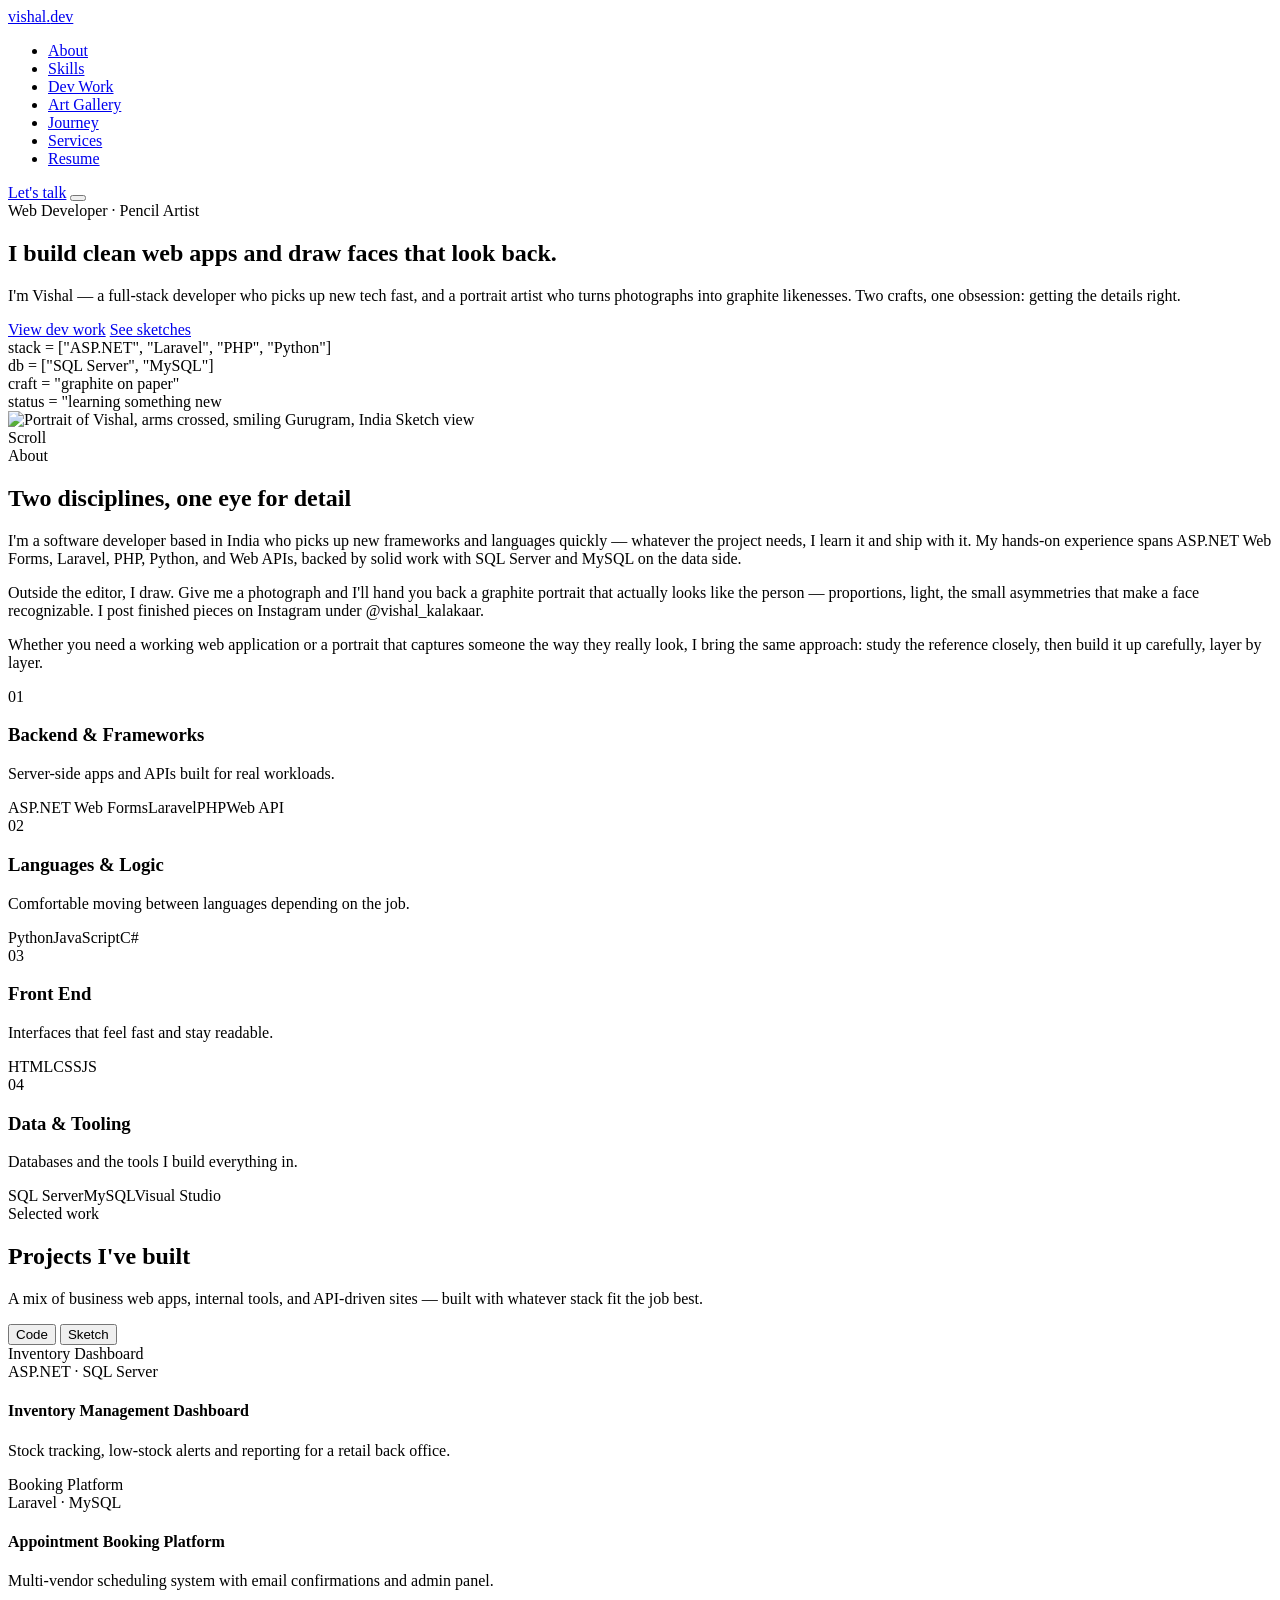
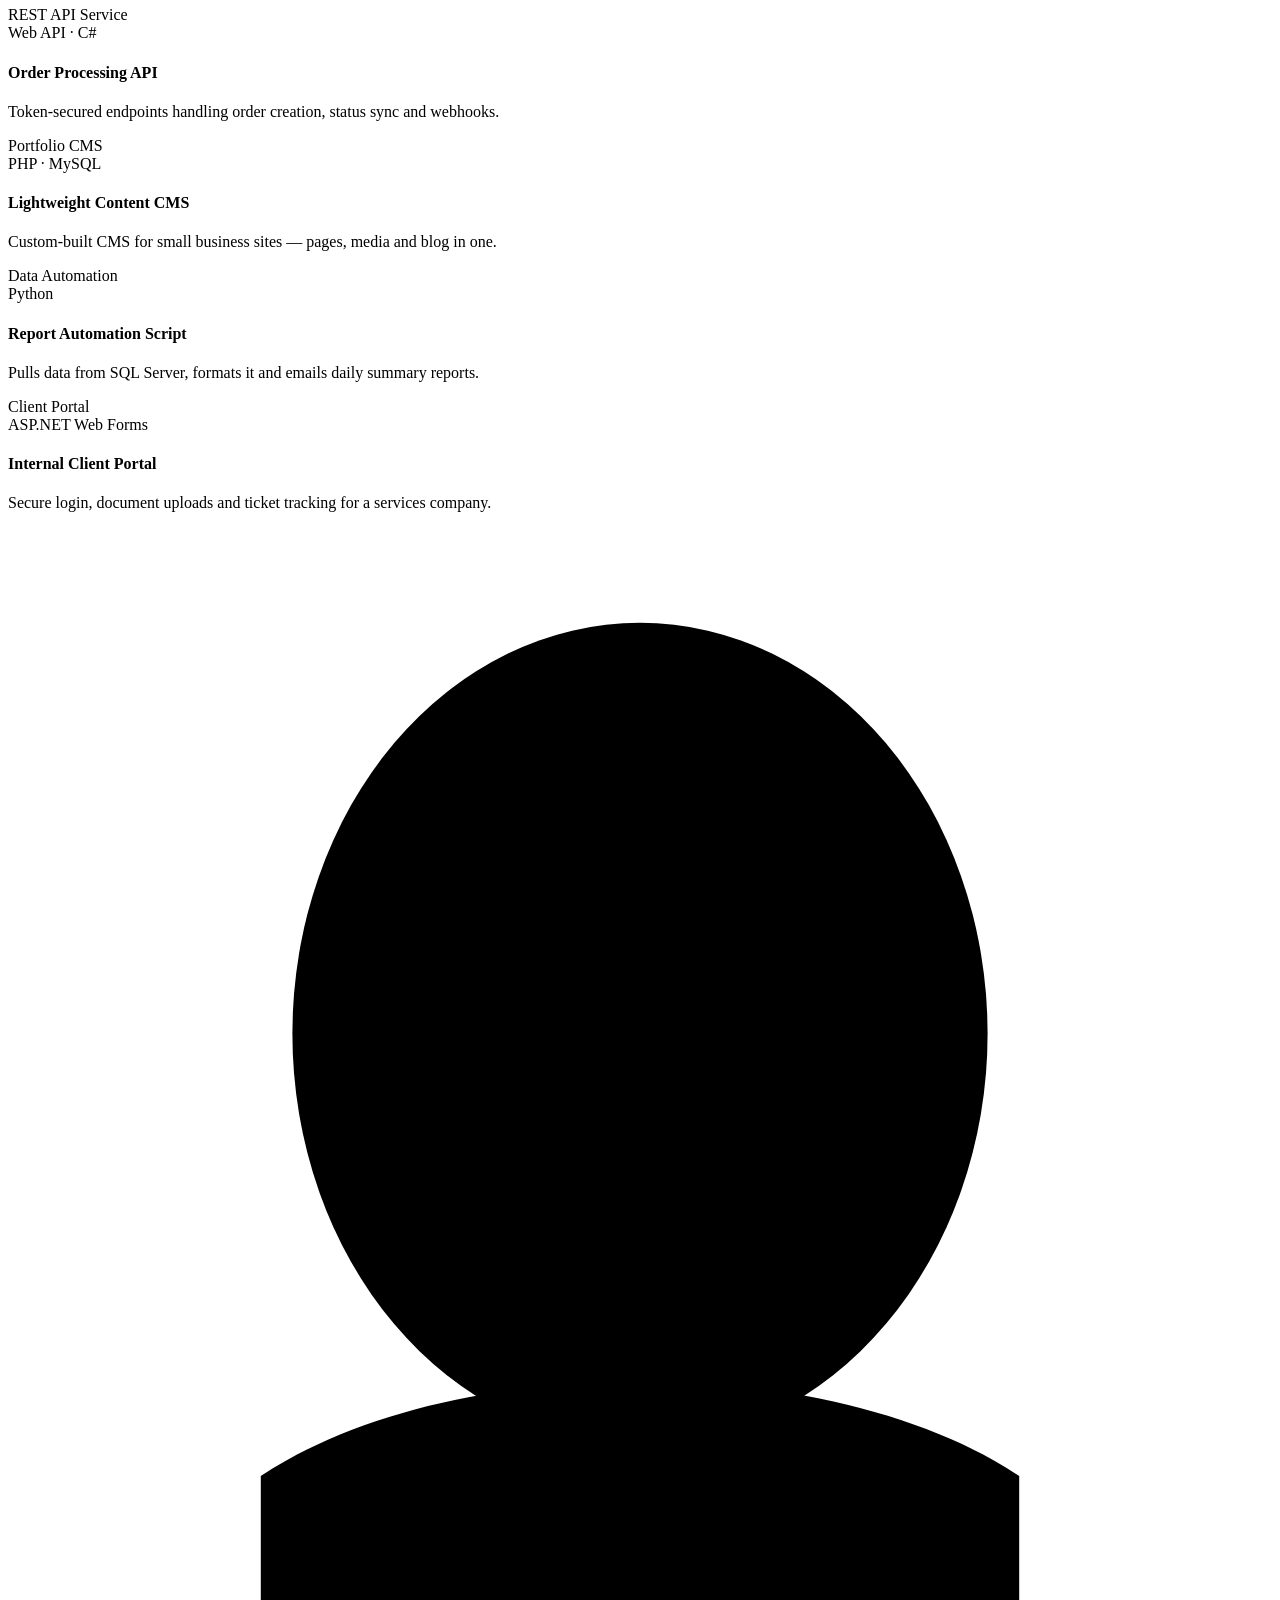
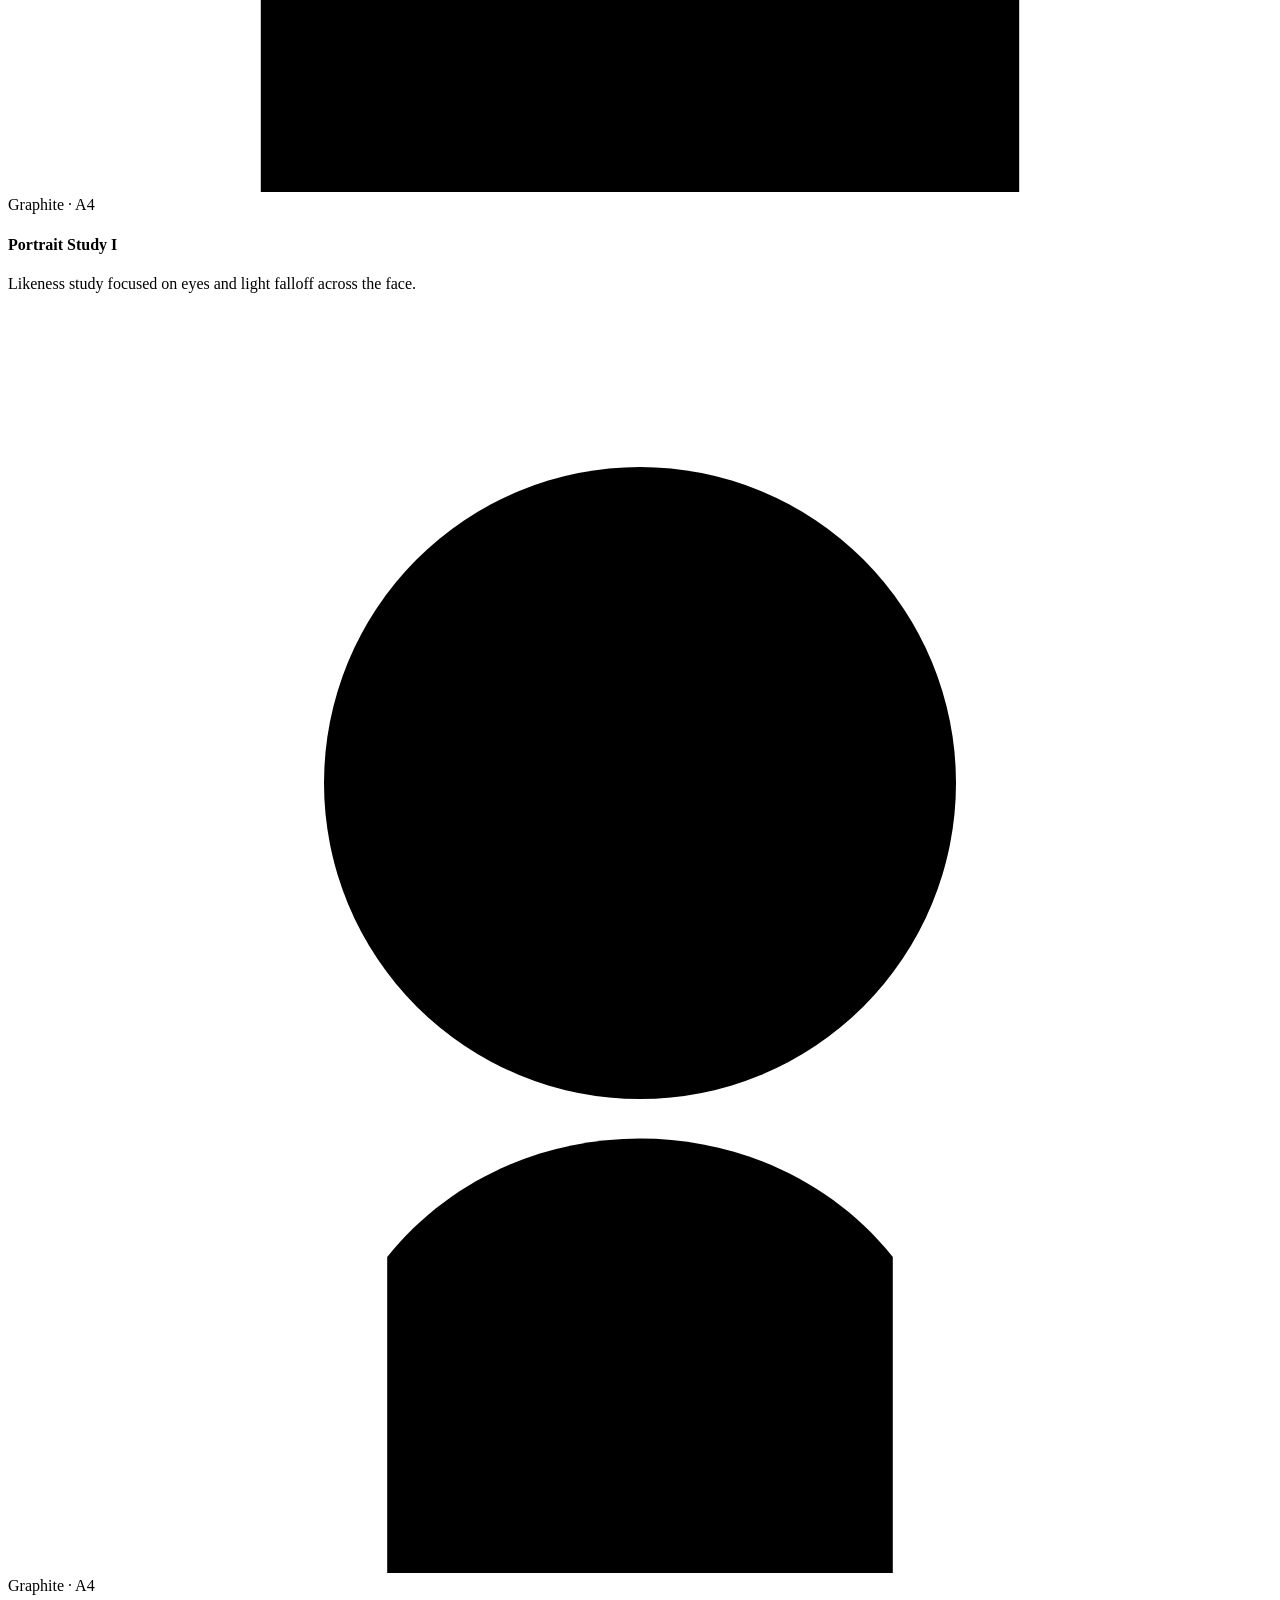
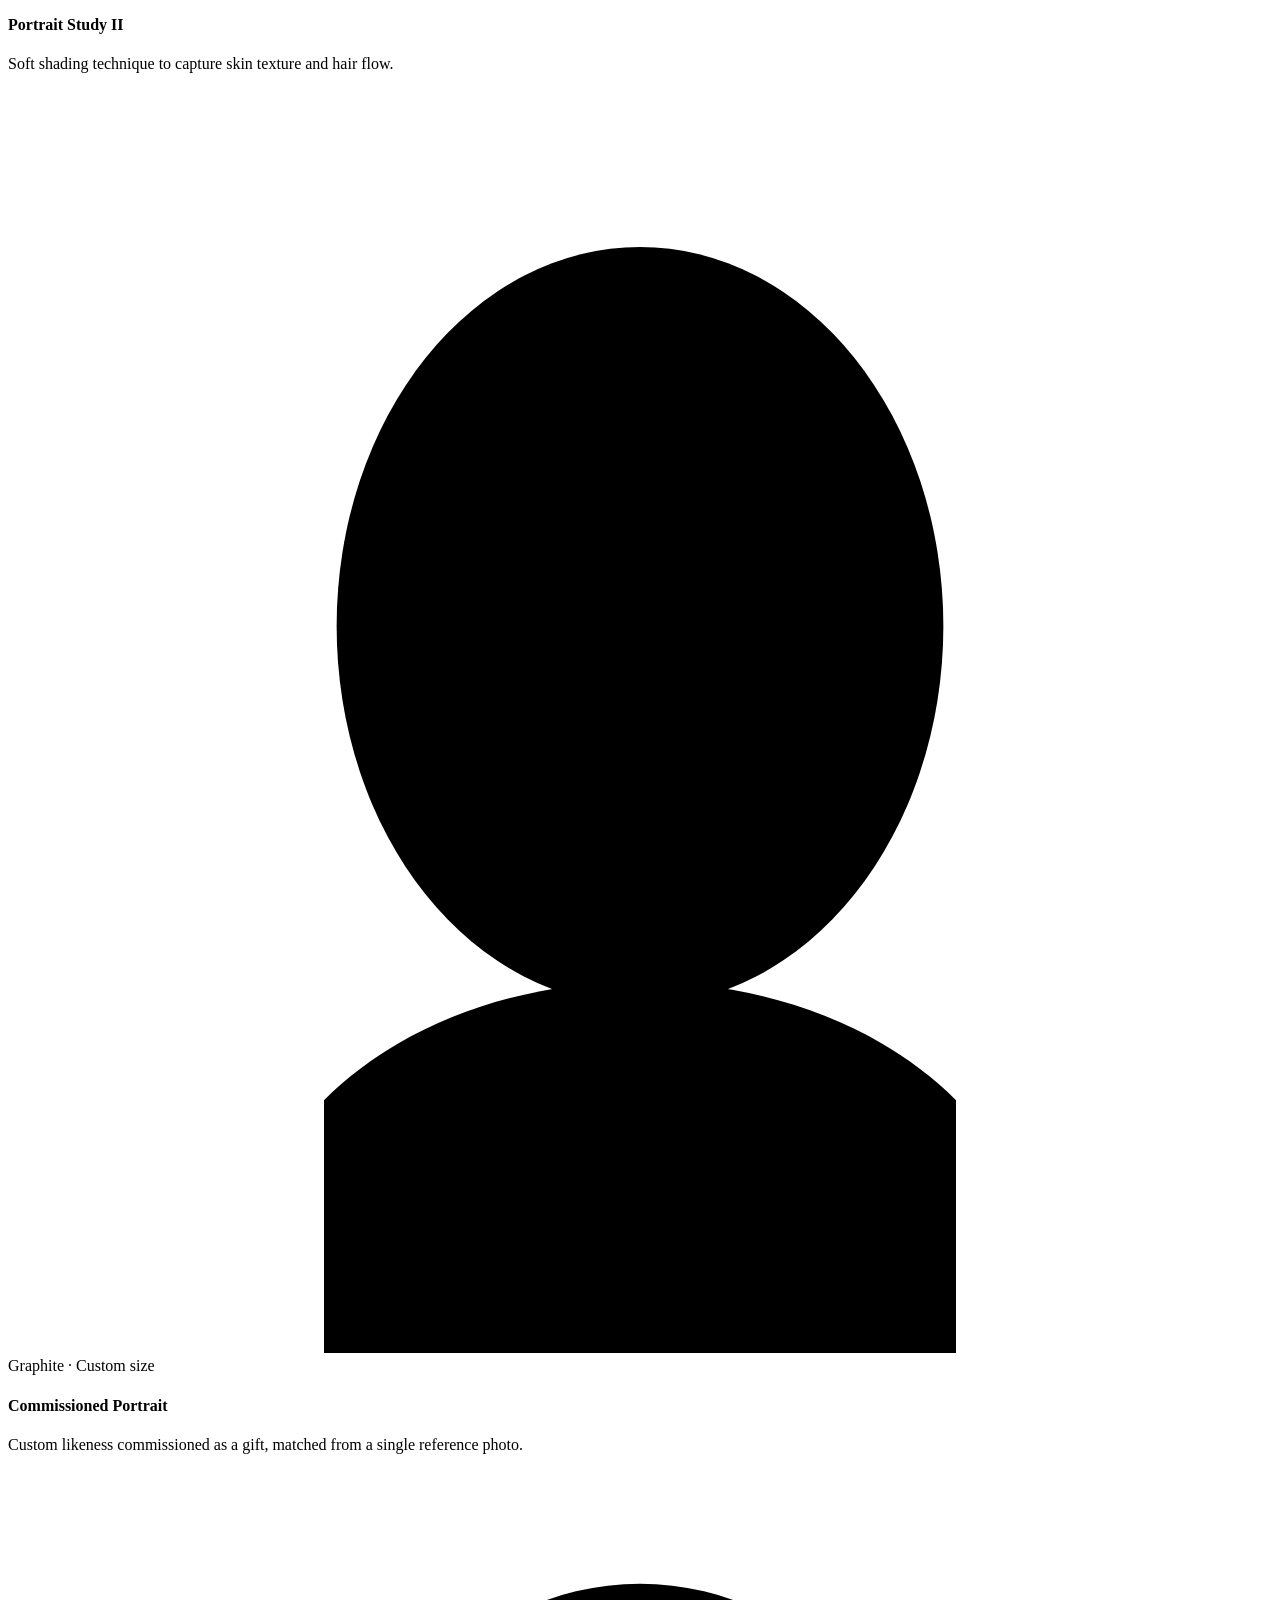
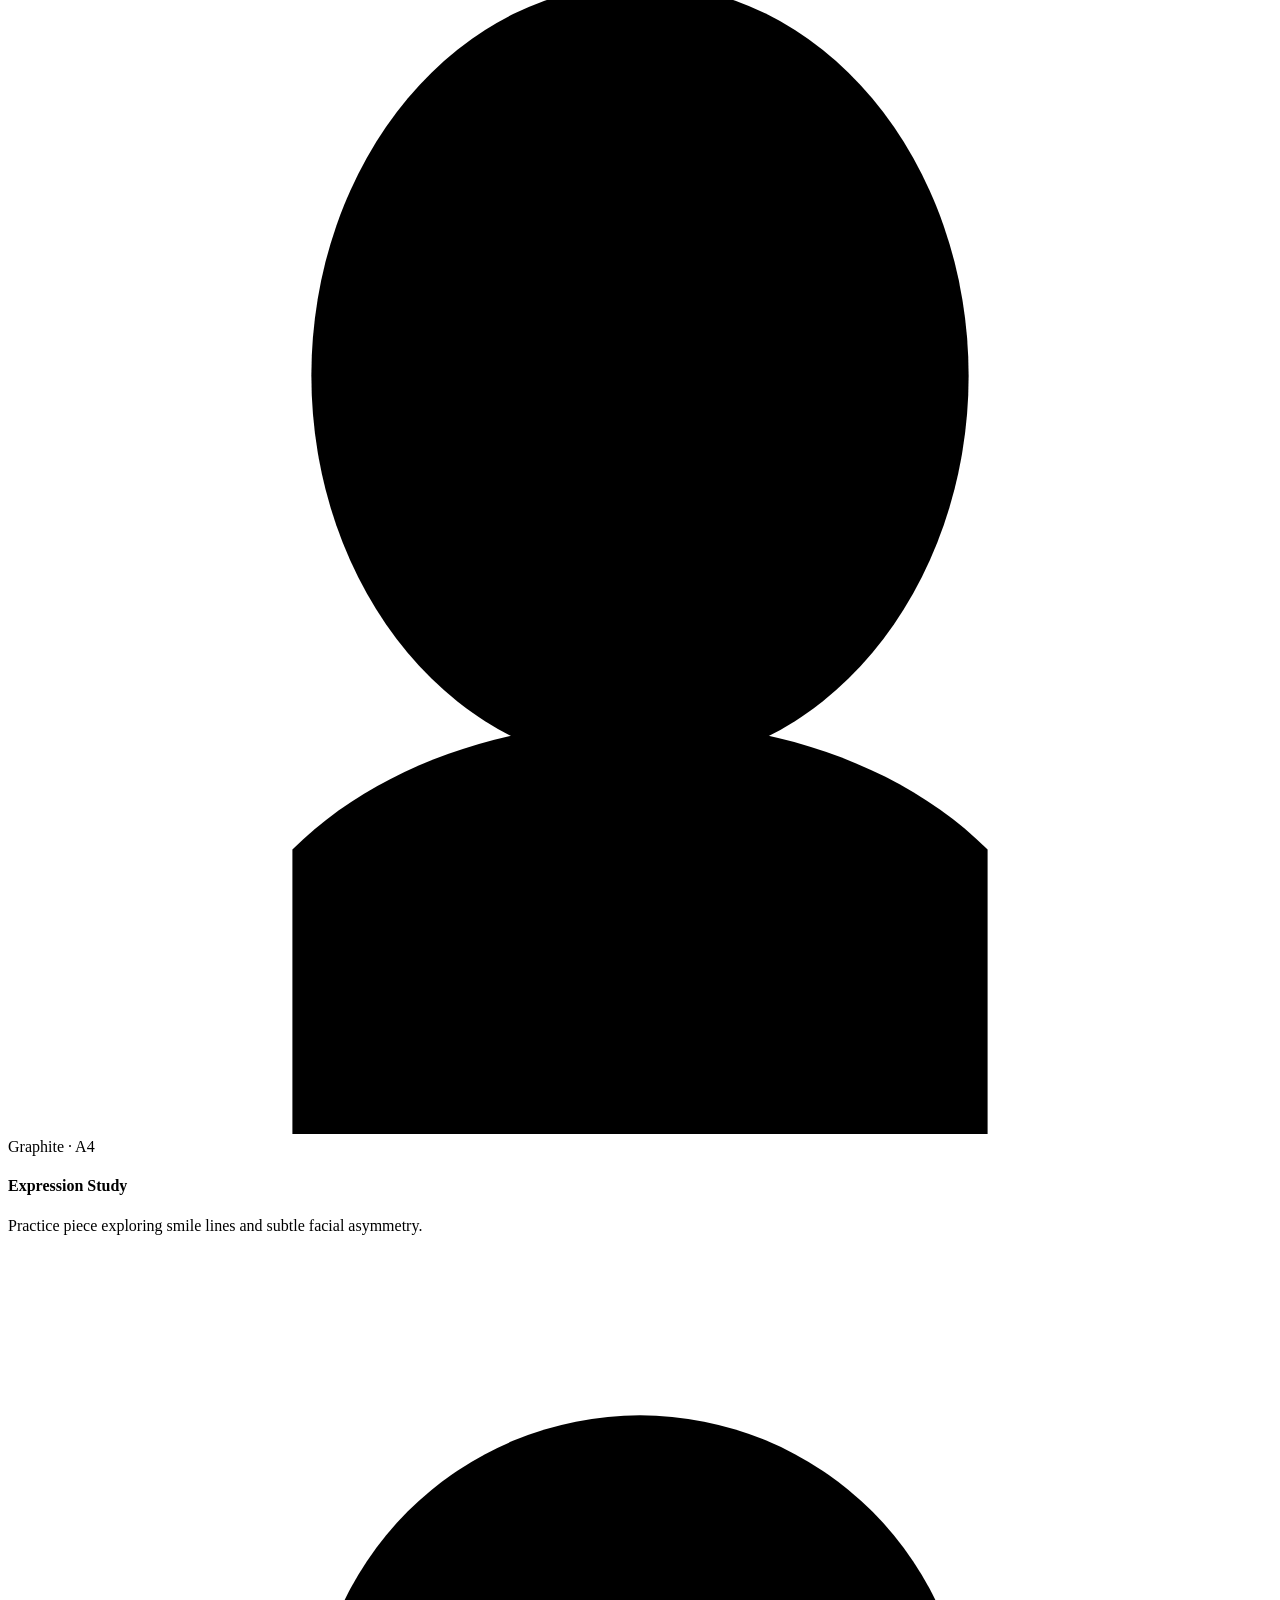
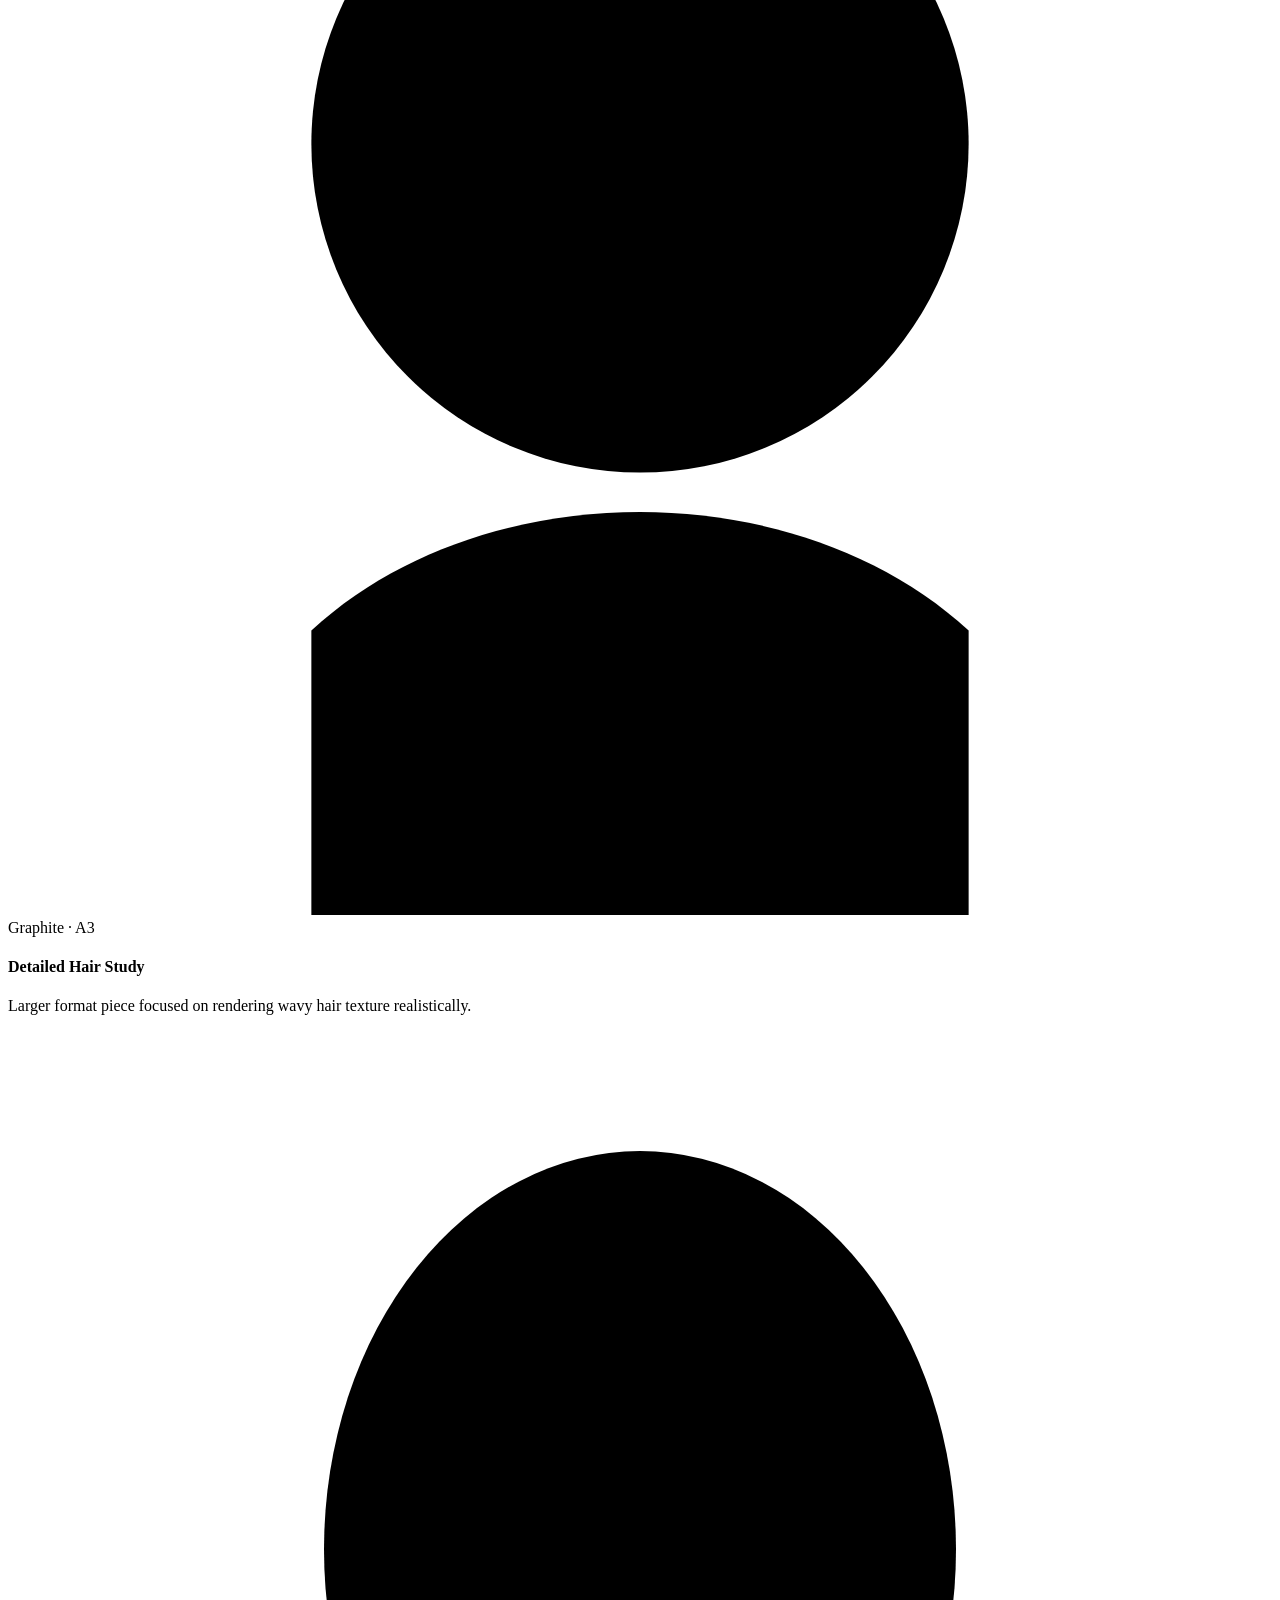
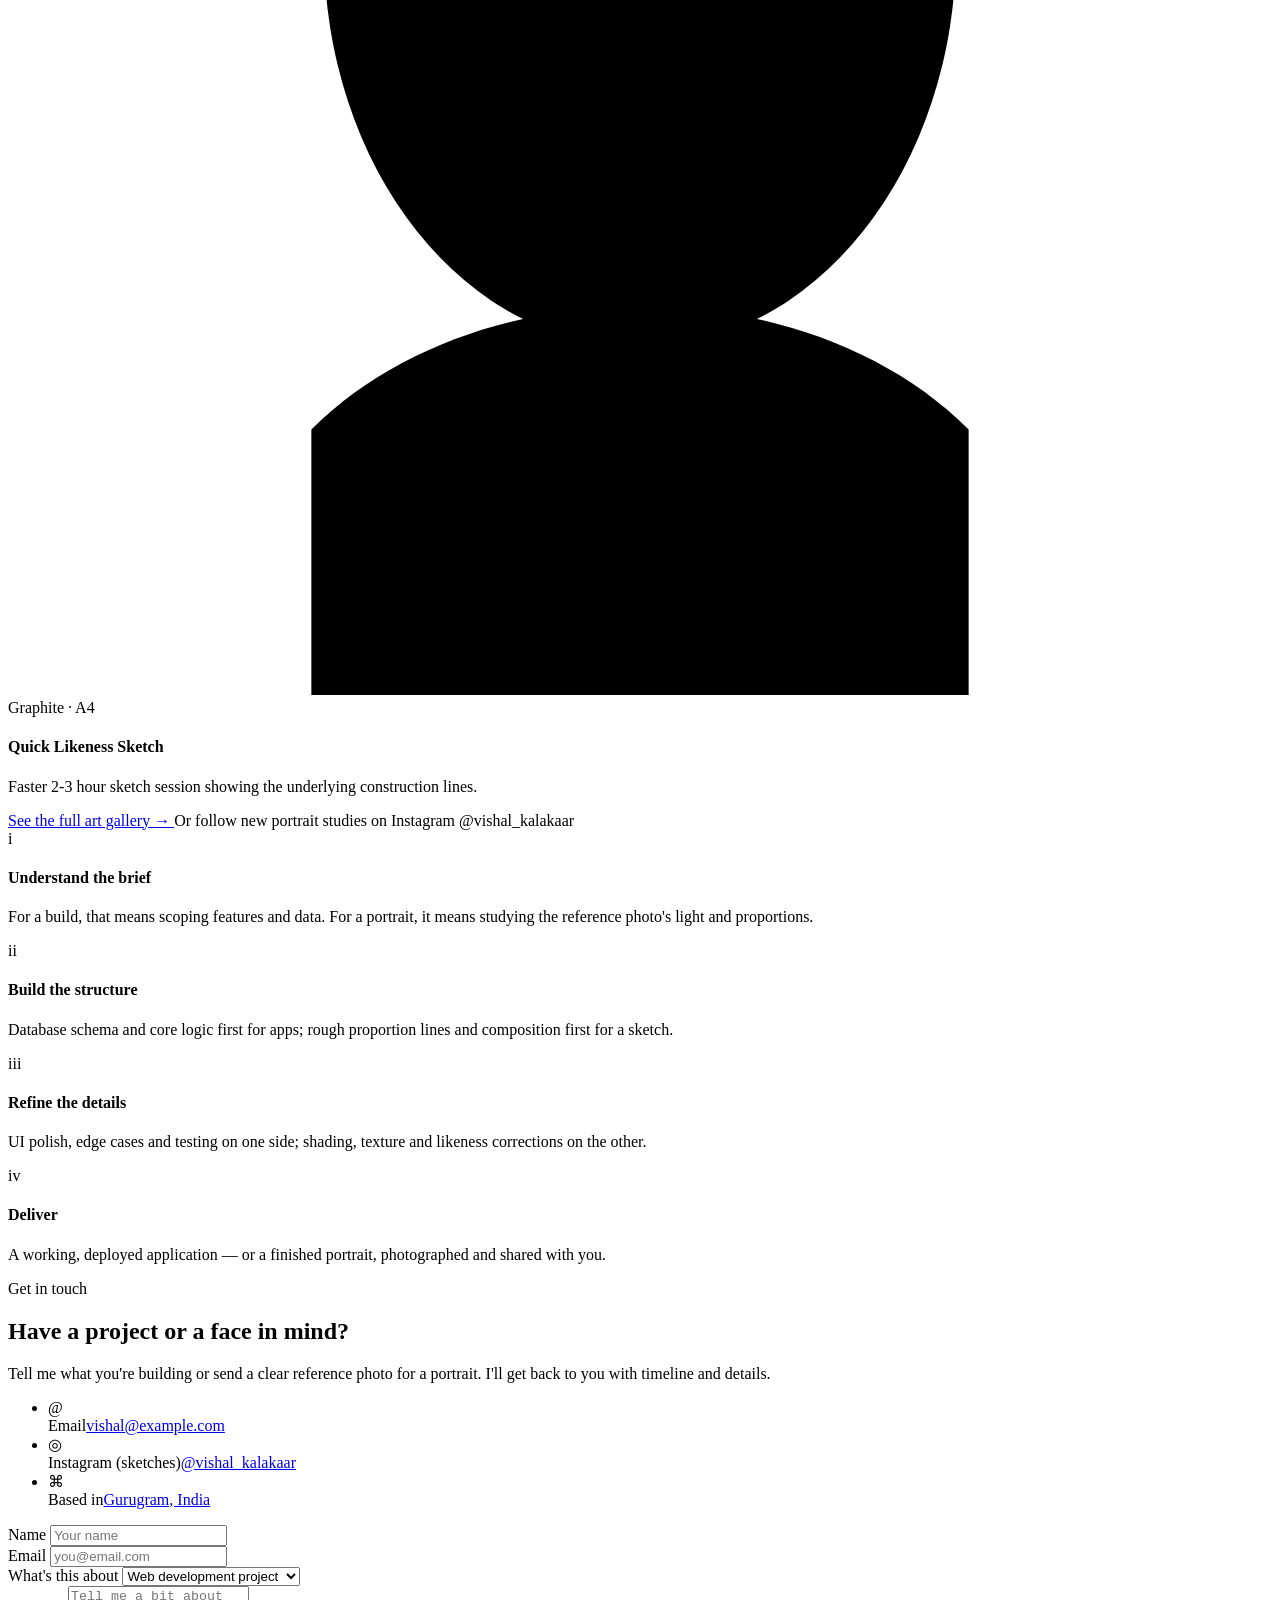
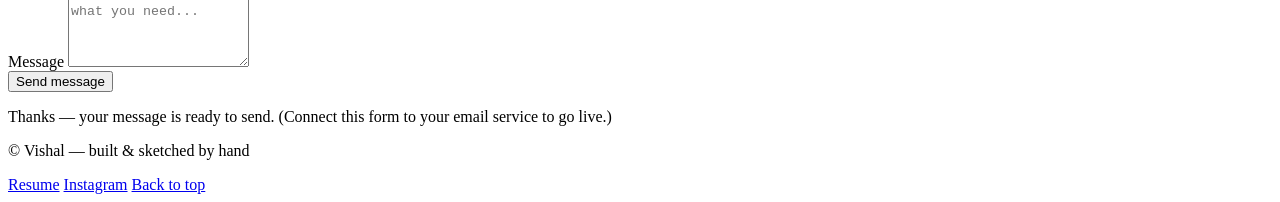
==== index.html @ 3bb5be48 "add" ====
<!DOCTYPE html>
<html lang="en">
<head>
<meta charset="UTF-8">
<meta name="viewport" content="width=device-width, initial-scale=1.0">
<title>Vishal — Developer &amp; Pencil Artist</title>
<link rel="preconnect" href="https://fonts.googleapis.com">
<link rel="preconnect" href="https://fonts.gstatic.com" crossorigin>
<link href="https://fonts.googleapis.com/css2?family=Space+Grotesk:wght@400;500;600;700&family=Inter:wght@300;400;500;600&family=Caveat:wght@500;600;700&display=swap" rel="stylesheet">
<link rel="stylesheet" href="css/style.css">
</head>
<body>

<div class="grain"></div>

<!-- ===== NAV ===== -->
<header>
  <nav>
    <a href="index.html" class="logo">vishal<span class="dot">.</span>dev</a>
    <ul class="nav-links" id="navLinks">
      <li><a href="index.html#about">About</a></li>
      <li><a href="skills.html">Skills</a></li>
      <li><a href="dev-portfolio.html">Dev Work</a></li>
      <li><a href="art-gallery.html">Art Gallery</a></li>
      <li><a href="journey.html">Journey</a></li>
      <li><a href="services.html">Services</a></li>
      <li><a href="resume.html">Resume</a></li>
    </ul>
    <a href="index.html#contact" class="nav-cta">Let's talk</a>
    <button class="burger" id="burger" aria-label="Toggle menu"><span></span><span></span><span></span></button>
  </nav>
</header>

<!-- ===== HERO ===== -->

<section class="hero" id="top">
  <div class="wrap">
    <div class="hero-copy">
      <div class="eyebrow">Web Developer · Pencil Artist</div>
      <h1>
        I build clean web apps
        <span class="line2">and draw faces <span class="script">that look back.</span></span>
      </h1>
      <p class="lead">
        I'm Vishal — a full-stack developer who picks up new tech fast, and a portrait
        artist who turns photographs into graphite likenesses. Two crafts, one obsession:
        getting the details right.
      </p>
      <div class="hero-cta">
        <a href="#work" class="btn btn-primary">View dev work</a>
        <a href="art-gallery.html" class="btn btn-ghost">See sketches</a>
      </div>
      <div class="term-card">
        <div class="term-dots"><span></span><span></span><span></span></div>
        <div class="line"><span class="key">stack</span> = [<span class="str">"ASP.NET"</span>, <span class="str">"Laravel"</span>, <span class="str">"PHP"</span>, <span class="str">"Python"</span>]</div>
        <div class="line"><span class="key">db</span> = [<span class="str">"SQL Server"</span>, <span class="str">"MySQL"</span>]</div>
        <div class="line"><span class="key">craft</span> = <span class="str">"graphite on paper"</span></div>
        <div class="line"><span class="key">status</span> = <span class="str">"learning something new</span><span class="cursor"></span></div>
      </div>
    </div>
    <div class="hero-art" id="heroArt">
      <img class="photo" src="images/hero.png" alt="Portrait of Vishal, arms crossed, smiling">
      <!-- <div class="sketch-overlay">
        <svg viewBox="0 0 500 625" preserveAspectRatio="xMidYMid slice" aria-hidden="true">
          <rect class="paper" x="0" y="0" width="500" height="625"/>
          <path d="M120 90 C 150 40, 280 30, 330 80 C 370 120, 365 170, 350 210"/>
          <path d="M150 130 C 200 110, 280 110, 320 145"/>
          <path d="M170 230 C 220 280, 290 285, 340 240"/>
          <path d="M100 360 C 180 330, 320 330, 400 365"/>
          <path d="M90 420 C 200 470, 320 470, 420 425"/>
          <path d="M150 480 L 350 480"/>
          <path d="M100 540 C 200 600, 320 600, 410 540"/>
          <path d="M250 60 L 250 250" stroke-dasharray="2 6"/>
          <path d="M200 200 C 210 220, 230 225, 245 215"/>
          <path d="M300 200 C 310 220, 330 225, 345 215"/>
          <path d="M230 250 C 245 270, 270 270, 285 252"/>
          <path d="M40 380 C 70 360, 120 358, 150 380"/>
          <path d="M350 380 C 380 360, 430 358, 460 380"/>
          <path d="M60 200 C 80 150, 120 110, 170 95"/>
          <path d="M330 95 C 380 115, 410 160, 425 210"/>
        </svg>
      </div> -->
      <span class="frame-tag">Gurugram, India</span>
      <span class="toggle-hint" id="toggleHint">Sketch view</span>
    </div>
  </div>
  <div class="scroll-cue"><span>Scroll</span><span class="stick"></span></div>
</section>

<!-- ===== ABOUT ===== -->
<section class="about" id="about">
  <div class="wrap">
    <div class="about-text reveal">
      <div class="eyebrow">About</div>
      <h2>Two disciplines, one eye for detail</h2>
      <p>
        I'm a software developer based in India who picks up new frameworks and languages
        quickly — whatever the project needs, I learn it and ship with it. My hands-on
        experience spans <span class="highlight">ASP.NET Web Forms, Laravel, PHP, Python,
        and Web APIs</span>, backed by solid work with <span class="highlight-b">SQL Server
        and MySQL</span> on the data side.
      </p>
      <p>
        Outside the editor, I draw. Give me a photograph and I'll hand you back a graphite
        portrait that actually looks like the person — proportions, light, the small
        asymmetries that make a face recognizable. I post finished pieces on Instagram
        under <span class="highlight-b">@vishal_kalakaar</span>.
      </p>
      <p>
        Whether you need a working web application or a portrait that captures someone
        the way they really look, I bring the same approach: study the reference closely,
        then build it up carefully, layer by layer.
      </p>
    </div>
    <div class="skill-grid reveal-stagger" id="skillGrid">
      <div class="skill-card">
        <span class="num">01</span>
        <h3>Backend &amp; Frameworks</h3>
        <p>Server-side apps and APIs built for real workloads.</p>
        <div class="tags"><span>ASP.NET Web Forms</span><span>Laravel</span><span>PHP</span><span>Web API</span></div>
      </div>
      <div class="skill-card">
        <span class="num">02</span>
        <h3>Languages &amp; Logic</h3>
        <p>Comfortable moving between languages depending on the job.</p>
        <div class="tags"><span>Python</span><span>JavaScript</span><span>C#</span></div>
      </div>
      <div class="skill-card">
        <span class="num">03</span>
        <h3>Front End</h3>
        <p>Interfaces that feel fast and stay readable.</p>
        <div class="tags"><span>HTML</span><span>CSS</span><span>JS</span></div>
      </div>
      <div class="skill-card">
        <span class="num">04</span>
        <h3>Data &amp; Tooling</h3>
        <p>Databases and the tools I build everything in.</p>
        <div class="tags"><span>SQL Server</span><span>MySQL</span><span>Visual Studio</span></div>
      </div>
    </div>
  </div>
</section>

<!-- ===== GALLERY (Code / Sketch toggle) ===== -->
<section class="gallery-section" id="work">
  <div class="wrap">
    <div class="sec-head reveal">
      <div>
        <div class="eyebrow">Selected work</div>
        <h2 id="galleryTitle">Projects I've built</h2>
      </div>
      <p id="gallerySub">A mix of business web apps, internal tools, and API-driven sites — built with whatever stack fit the job best.</p>
    </div>

    <div class="mode-switch" id="modeSwitch">
      <div class="pill"></div>
      <button class="active" data-mode="code">Code</button>
      <button data-mode="sketch">Sketch</button>
    </div>

    <div class="gallery-panels">
      <!-- CODE PANEL -->
      <div class="panel active" id="panel-code">
        <div class="gcard">
          <div class="thumb fill-1">Inventory Dashboard</div>
          <div class="overlay">
            <div class="tag">ASP.NET · SQL Server</div>
            <h4>Inventory Management Dashboard</h4>
            <p>Stock tracking, low-stock alerts and reporting for a retail back office.</p>
          </div>
        </div>
        <div class="gcard">
          <div class="thumb fill-2">Booking Platform</div>
          <div class="overlay">
            <div class="tag">Laravel · MySQL</div>
            <h4>Appointment Booking Platform</h4>
            <p>Multi-vendor scheduling system with email confirmations and admin panel.</p>
          </div>
        </div>
        <div class="gcard">
          <div class="thumb fill-3">REST API Service</div>
          <div class="overlay">
            <div class="tag">Web API · C#</div>
            <h4>Order Processing API</h4>
            <p>Token-secured endpoints handling order creation, status sync and webhooks.</p>
          </div>
        </div>
        <div class="gcard">
          <div class="thumb fill-4">Portfolio CMS</div>
          <div class="overlay">
            <div class="tag">PHP · MySQL</div>
            <h4>Lightweight Content CMS</h4>
            <p>Custom-built CMS for small business sites — pages, media and blog in one.</p>
          </div>
        </div>
        <div class="gcard">
          <div class="thumb fill-5">Data Automation</div>
          <div class="overlay">
            <div class="tag">Python</div>
            <h4>Report Automation Script</h4>
            <p>Pulls data from SQL Server, formats it and emails daily summary reports.</p>
          </div>
        </div>
        <div class="gcard">
          <div class="thumb fill-6">Client Portal</div>
          <div class="overlay">
            <div class="tag">ASP.NET Web Forms</div>
            <h4>Internal Client Portal</h4>
            <p>Secure login, document uploads and ticket tracking for a services company.</p>
          </div>
        </div>
      </div>

      <!-- SKETCH PANEL -->
      <div class="panel" id="panel-sketch">
        <div class="gcard sketch">
          <div class="thumb sketch-fill">
            <svg viewBox="0 0 200 200"><ellipse cx="100" cy="80" rx="55" ry="65"/><path d="M55 70 C 60 40 140 40 145 70"/><path d="M70 95 C 85 110 115 110 130 95"/><path d="M40 150 C 70 130 130 130 160 150 L160 200 L40 200 Z"/></svg>
          </div>
          <div class="overlay">
            <div class="tag">Graphite · A4</div>
            <h4>Portrait Study I</h4>
            <p>Likeness study focused on eyes and light falloff across the face.</p>
          </div>
        </div>
        <div class="gcard sketch">
          <div class="thumb sketch-fill">
            <svg viewBox="0 0 200 200"><circle cx="100" cy="75" r="50"/><path d="M55 65 C 70 35 130 35 145 65"/><path d="M75 90 C 90 105 110 105 125 90"/><path d="M60 150 C 80 125 120 125 140 150 L140 200 L60 200 Z"/></svg>
          </div>
          <div class="overlay">
            <div class="tag">Graphite · A4</div>
            <h4>Portrait Study II</h4>
            <p>Soft shading technique to capture skin texture and hair flow.</p>
          </div>
        </div>
        <div class="gcard sketch">
          <div class="thumb sketch-fill">
            <svg viewBox="0 0 200 200"><ellipse cx="100" cy="85" rx="48" ry="60"/><path d="M60 75 C 75 50 125 50 140 75"/><path d="M78 100 C 92 112 108 112 122 100"/><path d="M50 160 C 75 135 125 135 150 160 L150 200 L50 200 Z"/></svg>
          </div>
          <div class="overlay">
            <div class="tag">Graphite · Custom size</div>
            <h4>Commissioned Portrait</h4>
            <p>Custom likeness commissioned as a gift, matched from a single reference photo.</p>
          </div>
        </div>
        <div class="gcard sketch">
          <div class="thumb sketch-fill">
            <svg viewBox="0 0 200 200"><ellipse cx="100" cy="80" rx="52" ry="62"/><path d="M58 68 C 72 42 128 42 142 68"/><path d="M76 95 C 90 108 110 108 124 95"/><path d="M45 155 C 72 128 128 128 155 155 L155 200 L45 200 Z"/></svg>
          </div>
          <div class="overlay">
            <div class="tag">Graphite · A4</div>
            <h4>Expression Study</h4>
            <p>Practice piece exploring smile lines and subtle facial asymmetry.</p>
          </div>
        </div>
        <div class="gcard sketch">
          <div class="thumb sketch-fill">
            <svg viewBox="0 0 200 200"><circle cx="100" cy="78" r="52"/><path d="M52 68 C 68 38 132 38 148 68"/><path d="M70 98 C 88 112 112 112 130 98"/><path d="M48 155 C 75 130 125 130 152 155 L152 200 L48 200 Z"/></svg>
          </div>
          <div class="overlay">
            <div class="tag">Graphite · A3</div>
            <h4>Detailed Hair Study</h4>
            <p>Larger format piece focused on rendering wavy hair texture realistically.</p>
          </div>
        </div>
        <div class="gcard sketch">
          <div class="thumb sketch-fill">
            <svg viewBox="0 0 200 200"><ellipse cx="100" cy="82" rx="50" ry="63"/><path d="M55 70 C 70 42 130 42 145 70"/><path d="M75 98 C 90 110 110 110 125 98"/><path d="M48 158 C 74 132 126 132 152 158 L152 200 L48 200 Z"/></svg>
          </div>
          <div class="overlay">
            <div class="tag">Graphite · A4</div>
            <h4>Quick Likeness Sketch</h4>
            <p>Faster 2-3 hour sketch session showing the underlying construction lines.</p>
          </div>
        </div>
      </div>
    </div>

    <div class="ig-cta reveal">
      <a href="art-gallery.html">
        See the full art gallery →
      </a>
      <span>Or follow new portrait studies on Instagram @vishal_kalakaar</span>
    </div>
  </div>
</section>

<!-- ===== PROCESS ===== -->
<section class="process" id="process">
  <div class="wrap">
    <div class="pstep reveal">
      <span class="pnum">i</span>
      <h4>Understand the brief</h4>
      <p>For a build, that means scoping features and data. For a portrait, it means studying the reference photo's light and proportions.</p>
    </div>
    <div class="pstep reveal">
      <span class="pnum">ii</span>
      <h4>Build the structure</h4>
      <p>Database schema and core logic first for apps; rough proportion lines and composition first for a sketch.</p>
    </div>
    <div class="pstep reveal">
      <span class="pnum">iii</span>
      <h4>Refine the details</h4>
      <p>UI polish, edge cases and testing on one side; shading, texture and likeness corrections on the other.</p>
    </div>
    <div class="pstep reveal">
      <span class="pnum">iv</span>
      <h4>Deliver</h4>
      <p>A working, deployed application — or a finished portrait, photographed and shared with you.</p>
    </div>
  </div>
</section>

<!-- ===== CONTACT ===== -->
<section class="contact" id="contact">
  <div class="wrap">
    <div class="contact-info reveal">
      <div class="eyebrow">Get in touch</div>
      <h2>Have a project or a face in mind?</h2>
      <p>Tell me what you're building or send a clear reference photo for a portrait. I'll get back to you with timeline and details.</p>
      <ul class="clist">
        <li>
          <span class="icn">@</span>
          <div><span class="label">Email</span><a href="mailto:vishal@example.com">vishal@example.com</a></div>
        </li>
        <li>
          <span class="icn">◎</span>
          <div><span class="label">Instagram (sketches)</span><a href="https://www.instagram.com/vishal_kalakaar" target="_blank" rel="noopener">@vishal_kalakaar</a></div>
        </li>
        <li>
          <span class="icn">⌘</span>
          <div><span class="label">Based in</span><a href="#" onclick="return false;">Gurugram, India</a></div>
        </li>
      </ul>
    </div>
    <div class="form-card reveal">
      <form id="contactForm">
        <div class="two-col">
          <div class="field">
            <label for="name">Name</label>
            <input type="text" id="name" name="name" required placeholder="Your name">
          </div>
          <div class="field">
            <label for="email">Email</label>
            <input type="email" id="email" name="email" required placeholder="you@email.com">
          </div>
        </div>
        <div class="field">
          <label for="type">What's this about</label>
          <select id="type" name="type">
            <option>Web development project</option>
            <option>Pencil portrait commission</option>
            <option>Something else</option>
          </select>
        </div>
        <div class="field">
          <label for="message">Message</label>
          <textarea id="message" name="message" rows="5" required placeholder="Tell me a bit about what you need..."></textarea>
        </div>
        <button type="submit" class="submit-btn">Send message</button>
        <p class="form-note" id="formNote">Thanks — your message is ready to send. (Connect this form to your email service to go live.)</p>
      </form>
    </div>
  </div>
</section>

<!-- ===== FOOTER ===== -->
<footer>
  <div class="wrap">
    <p>© <span id="year"></span> Vishal — <span class="fmark">built &amp; sketched by hand</span></p>
    <div class="fsocial">
      <a href="resume.html">Resume</a>
      <a href="https://www.instagram.com/vishal_kalakaar" target="_blank" rel="noopener">Instagram</a>
      <a href="#top">Back to top</a>
    </div>
  </div>
</footer>

<script src="js/main.js"></script>
<script>
  // Hero sketch/photo toggle
  const heroArt = document.getElementById('heroArt');
  const toggleHint = document.getElementById('toggleHint');
  let sketchOn = false;
  function setSketch(on){
    sketchOn = on;
    heroArt.classList.toggle('sketch-active', on);
    toggleHint.textContent = on ? 'Photo view' : 'Sketch view';
  }
  toggleHint.addEventListener('click', () => setSketch(!sketchOn));
  heroArt.addEventListener('mouseenter', () => setSketch(true));
  heroArt.addEventListener('mouseleave', () => setSketch(false));

  // Gallery mode switch
  const modeSwitch = document.getElementById('modeSwitch');
  const panelCode = document.getElementById('panel-code');
  const panelSketch = document.getElementById('panel-sketch');
  const galleryTitle = document.getElementById('galleryTitle');
  const gallerySub = document.getElementById('gallerySub');
  modeSwitch.querySelectorAll('button').forEach(btn => {
    btn.addEventListener('click', () => {
      modeSwitch.querySelectorAll('button').forEach(b => b.classList.remove('active'));
      btn.classList.add('active');
      const mode = btn.dataset.mode;
      modeSwitch.classList.toggle('sketch', mode === 'sketch');
      if(mode === 'sketch'){
        panelCode.classList.remove('active');
        panelSketch.classList.add('active');
        galleryTitle.textContent = 'Pencil portraits';
        gallerySub.textContent = "Graphite studies and commissioned likenesses. Full gallery lives on the Art Gallery page and Instagram @vishal_kalakaar.";
      } else {
        panelSketch.classList.remove('active');
        panelCode.classList.add('active');
        galleryTitle.textContent = "Projects I've built";
        gallerySub.textContent = "A mix of business web apps, internal tools, and API-driven sites — built with whatever stack fit the job best.";
      }
    });
  });

  // Contact form (front-end only)
  const form = document.getElementById('contactForm');
  const formNote = document.getElementById('formNote');
  form.addEventListener('submit', (e) => {
    e.preventDefault();
    formNote.classList.add('show');
    form.querySelector('.submit-btn').textContent = 'Message ready ✓';
    setTimeout(() => { form.querySelector('.submit-btn').textContent = 'Send message'; }, 2400);
  });
</script>

</body>
</html>
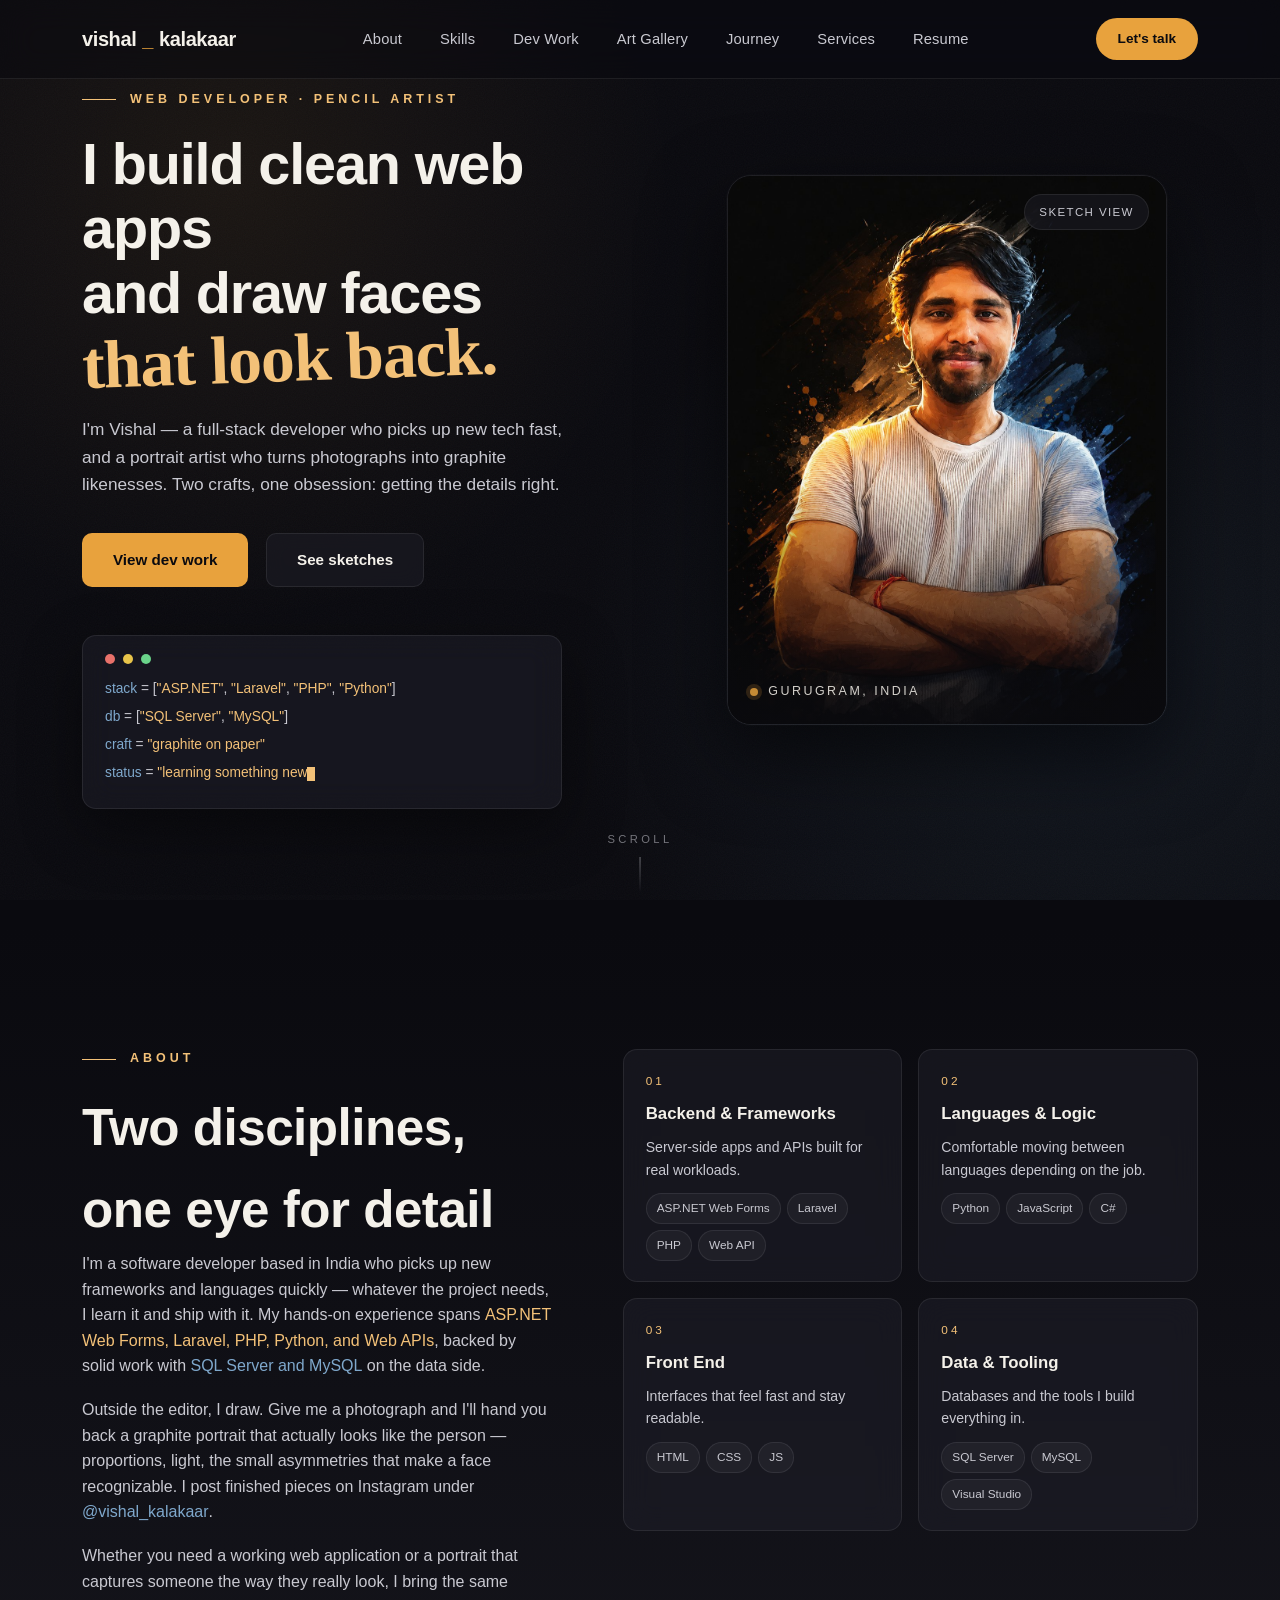
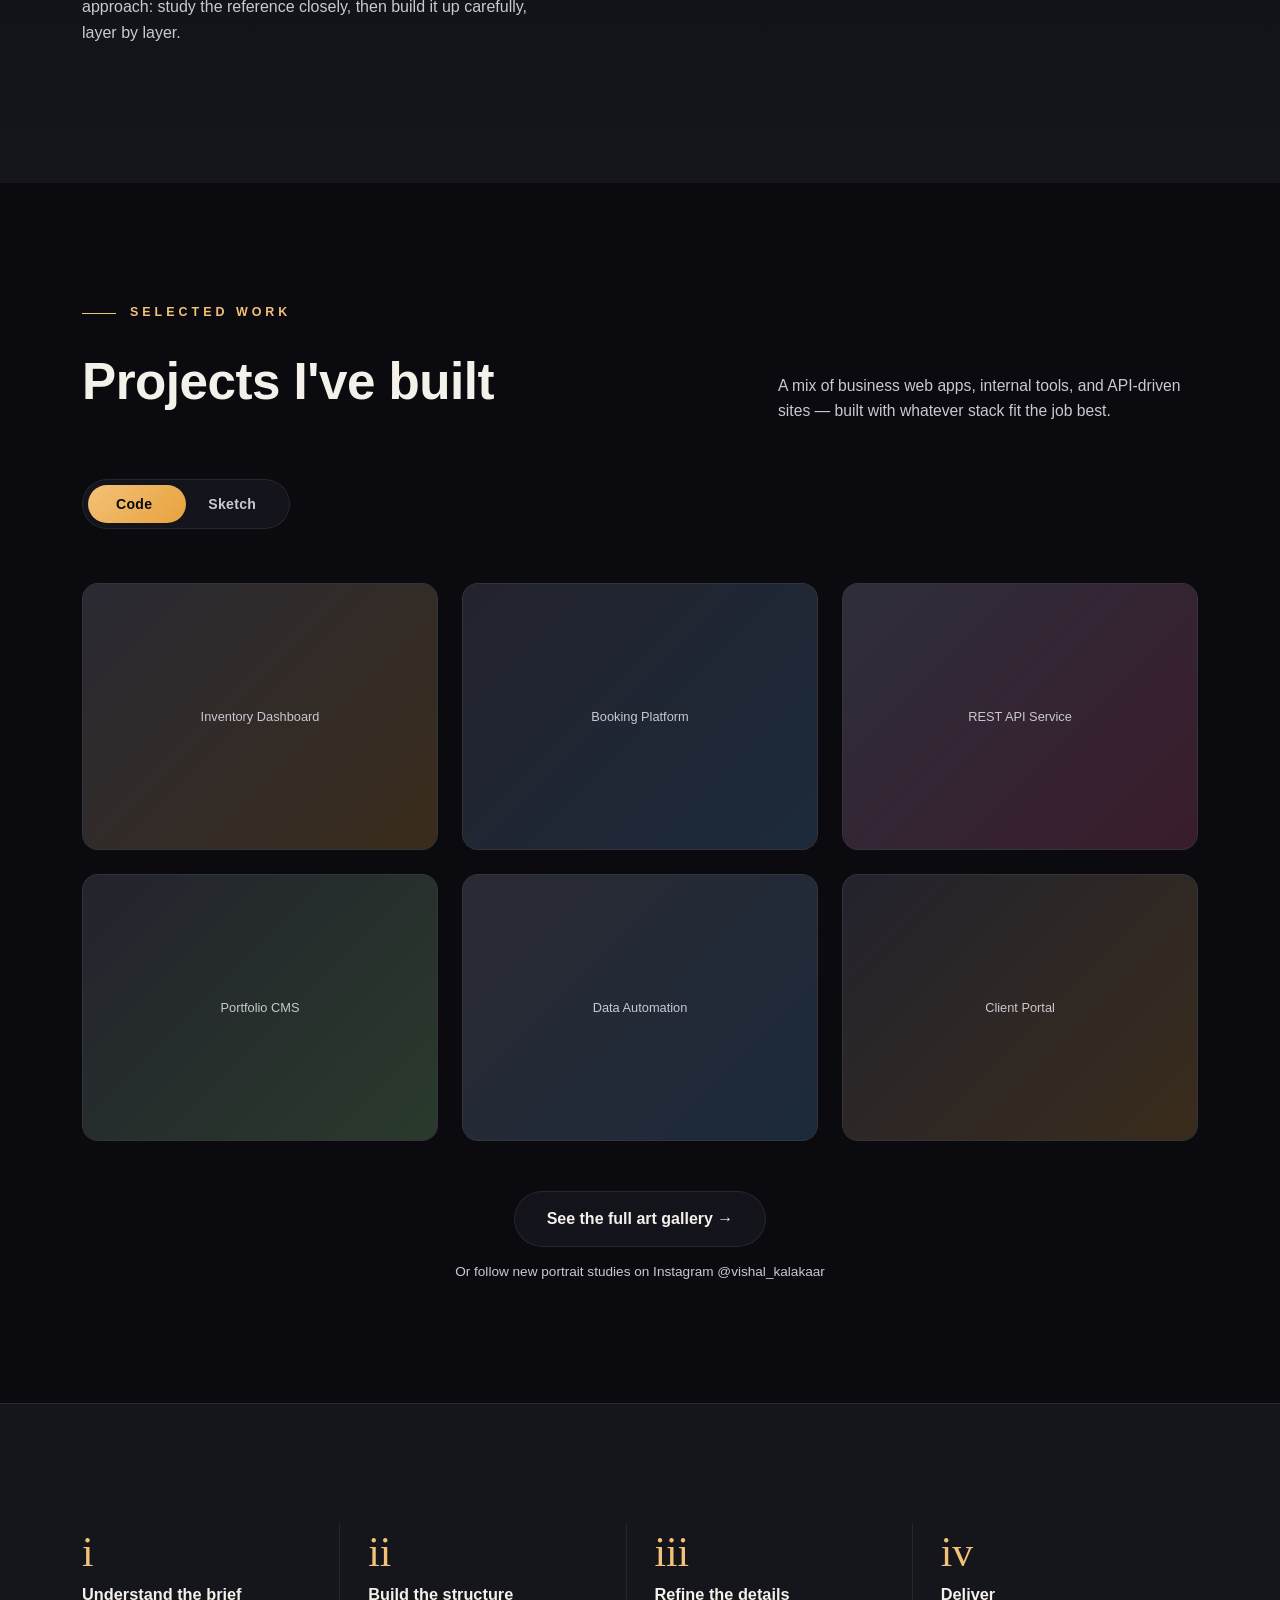
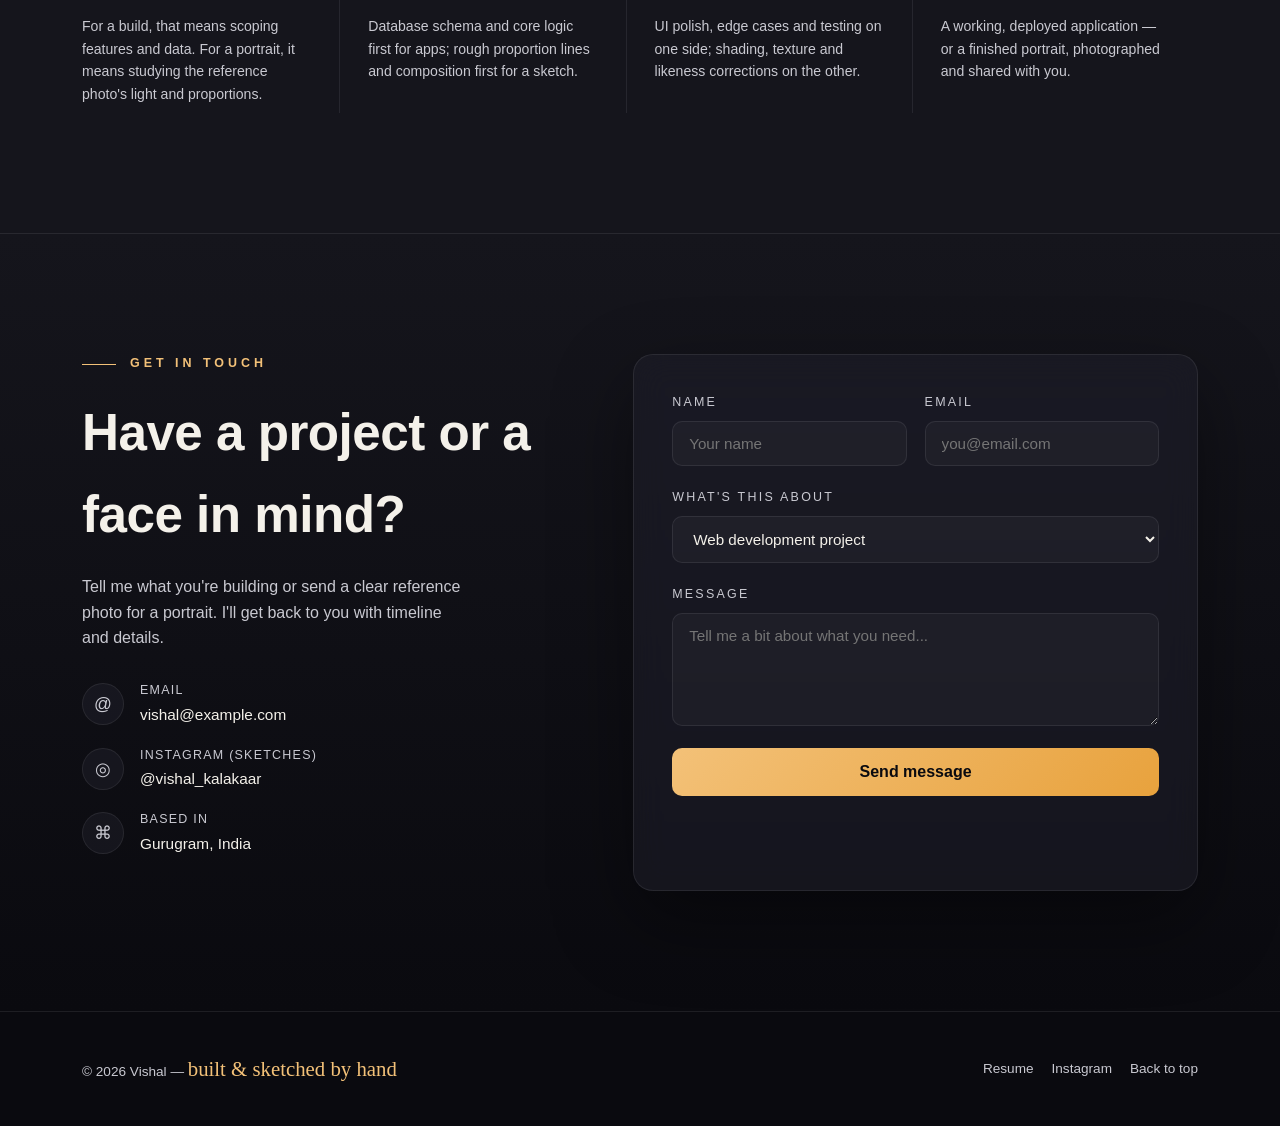
==== commit 2c2719a6: "edit1" ====
--- a/index.html
+++ b/index.html
@@ -16,7 +16,7 @@
 <!-- ===== NAV ===== -->
 <header>
   <nav>
-    <a href="index.html" class="logo">vishal<span class="dot">.</span>dev</a>
+    <a href="index.html" class="logo">vishal<span class="dot">_</span>kalakaar</a>
     <ul class="nav-links" id="navLinks">
       <li><a href="index.html#about">About</a></li>
       <li><a href="skills.html">Skills</a></li>
--- a/css/style.css
+++ b/css/style.css
@@ -0,0 +1,931 @@
+  :root{
+    --ink:#0a0a0f;
+    --charcoal:#15151c;
+    --graphite:#23232d;
+    --graphite-2:#2e2e3a;
+    --lead:#c9c9d1;
+    --paper:#f4f1ea;
+    --amber:#e8a23d;
+    --amber-soft:#f3c178;
+    --blue:#4a7ba6;
+    --blue-soft:#7fa8cc;
+    --line: rgba(201,201,209,0.10);
+    --glass-bg: rgba(35,35,45,0.45);
+    --glass-border: rgba(255,255,255,0.08);
+  }
+
+  *{margin:0;padding:0;box-sizing:border-box;}
+  html{scroll-behavior:smooth;}
+  body{
+    background:var(--ink);
+    color:var(--lead);
+    font-family:'Inter',sans-serif;
+    overflow-x:hidden;
+    line-height:1.6;
+  }
+
+  /* ===== Background texture ===== */
+  .grain{
+    position:fixed; inset:0; pointer-events:none; z-index:0;
+    background-image:
+      radial-gradient(circle at 18% 20%, rgba(232,162,61,0.07), transparent 35%),
+      radial-gradient(circle at 85% 75%, rgba(74,123,166,0.10), transparent 40%);
+  }
+  .grain::after{
+    content:"";
+    position:absolute; inset:0;
+    background-image:url("data:image/svg+xml,%3Csvg xmlns='http://www.w3.org/2000/svg' width='120' height='120'%3E%3Cfilter id='n'%3E%3CfeTurbulence type='fractalNoise' baseFrequency='0.9' numOctaves='2' stitchTiles='stitch'/%3E%3C/filter%3E%3Crect width='100%25' height='100%25' filter='url(%23n)' opacity='0.035'/%3E%3C/svg%3E");
+    mix-blend-mode:overlay;
+  }
+
+  /* ===== Layout helpers ===== */
+  .wrap{max-width:1180px; margin:0 auto; padding:0 32px;}
+  section{position:relative; z-index:1; padding:120px 0;}
+  .eyebrow{
+    font-family:'Space Grotesk',sans-serif;
+    font-size:0.78rem; letter-spacing:0.32em; text-transform:uppercase;
+    color:var(--amber-soft); font-weight:600; margin-bottom:18px;
+    display:flex; align-items:center; gap:14px;
+  }
+  .eyebrow::before{
+    content:""; display:block; width:34px; height:1px; background:var(--amber-soft);
+  }
+  h1,h2,h3{font-family:'Space Grotesk',sans-serif; font-weight:600; color:var(--paper);}
+  h2{font-size:clamp(2rem,4.5vw,3.2rem); letter-spacing:-0.01em;}
+  .accent-script{font-family:'Caveat',cursive; font-weight:600;}
+
+  /* ===== Nav ===== */
+  header{
+    position:fixed; top:0; left:0; right:0; z-index:100;
+    backdrop-filter:blur(16px) saturate(140%);
+    background:rgba(10,10,15,0.55);
+    border-bottom:1px solid var(--glass-border);
+    transition:background .3s;
+  }
+  nav{
+    max-width:1180px; margin:0 auto; padding:18px 32px;
+    display:flex; align-items:center; justify-content:space-between;
+  }
+  .logo{
+    font-family:'Space Grotesk',sans-serif; font-weight:700; font-size:1.25rem; color:var(--paper);
+    letter-spacing:-0.02em; display:flex; align-items:baseline; gap:6px; text-decoration:none;
+  }
+  .logo .dot{color:var(--amber);}
+  .nav-links{display:flex; gap:38px; list-style:none;}
+  .nav-links a{
+    color:var(--lead); text-decoration:none; font-size:0.92rem; font-weight:500;
+    position:relative; transition:color .25s; letter-spacing:0.01em;
+  }
+  .nav-links a::after{
+    content:""; position:absolute; left:0; bottom:-6px; width:0; height:1px;
+    background:var(--amber); transition:width .3s ease;
+  }
+  .nav-links a:hover{color:var(--paper);}
+  .nav-links a:hover::after{width:100%;}
+  .nav-cta{
+    font-family:'Space Grotesk',sans-serif;
+    font-size:0.85rem; font-weight:600; color:var(--ink);
+    background:var(--amber); padding:10px 22px; border-radius:999px;
+    text-decoration:none; transition:transform .25s, box-shadow .25s;
+  }
+  .nav-cta:hover{transform:translateY(-2px); box-shadow:0 8px 24px rgba(232,162,61,0.35);}
+  .burger{display:none; flex-direction:column; gap:5px; cursor:pointer; background:none; border:none; padding:6px;}
+  .burger span{width:24px; height:2px; background:var(--paper); display:block; transition:.3s;}
+
+  /* ===== Hero ===== */
+  .hero{
+    min-height:100vh; display:flex; align-items:center;
+    padding-top:90px; position:relative;
+  }
+  .hero .wrap{
+    display:grid; grid-template-columns:1.05fr 0.95fr; gap:60px; align-items:center;
+  }
+  .hero-copy .eyebrow{margin-bottom:22px;}
+  .hero h1{
+    font-size:clamp(2.4rem,4.6vw,3.6rem); line-height:1.12; letter-spacing:-0.02em;
+    margin-bottom:22px;
+  }
+  .hero h1 .line2{display:block;}
+  .hero h1 .script{
+    font-family:'Caveat',cursive; font-weight:700; color:var(--amber-soft);
+    font-size:1.18em; line-height:1; display:inline-block; transform:rotate(-2deg);
+  }
+  .hero p.lead{
+    font-size:1.08rem; color:var(--lead); max-width:480px; margin-bottom:34px;
+    font-weight:300;
+  }
+  .hero-cta{display:flex; gap:18px; flex-wrap:wrap; margin-bottom:48px;}
+  .btn{
+    font-family:'Space Grotesk',sans-serif; font-weight:600; font-size:0.95rem;
+    padding:14px 30px; border-radius:10px; text-decoration:none;
+    display:inline-flex; align-items:center; gap:10px; transition:all .3s ease;
+    border:1px solid transparent;
+  }
+  .btn-primary{background:var(--amber); color:var(--ink);}
+  .btn-primary:hover{transform:translateY(-3px); box-shadow:0 10px 30px rgba(232,162,61,0.3);}
+  .btn-ghost{
+    border:1px solid var(--glass-border); color:var(--paper);
+    background:var(--glass-bg); backdrop-filter:blur(10px);
+  }
+  .btn-ghost:hover{border-color:var(--blue-soft); color:var(--blue-soft); transform:translateY(-3px);}
+
+  /* terminal-ish glass card */
+  .term-card{
+    border-radius:14px; border:1px solid var(--glass-border);
+    background:var(--glass-bg); backdrop-filter:blur(14px) saturate(140%);
+    padding:18px 22px; max-width:480px; font-family:'Space Grotesk',sans-serif;
+    font-size:0.86rem; box-shadow:0 20px 60px rgba(0,0,0,0.4);
+  }
+  .term-dots{display:flex; gap:8px; margin-bottom:14px;}
+  .term-dots span{width:10px; height:10px; border-radius:50%; display:block;}
+  .term-dots span:nth-child(1){background:#e8716a;}
+  .term-dots span:nth-child(2){background:#e8c44a;}
+  .term-dots span:nth-child(3){background:#6ad48a;}
+  .term-card .line{margin-bottom:6px; color:var(--lead);}
+  .term-card .line .key{color:var(--blue-soft);}
+  .term-card .line .str{color:var(--amber-soft);}
+  .term-card .cursor{display:inline-block; width:8px; height:14px; background:var(--amber-soft); animation:blink 1s steps(1) infinite; vertical-align:middle;}
+  @keyframes blink{50%{opacity:0;}}
+
+  /* ===== Hero portrait — sketch / photo morph ===== */
+  .hero-art{
+    position:relative; aspect-ratio:4/5; width:100%; max-width:440px; margin:0 auto;
+    border-radius:24px; overflow:hidden;
+    border:1px solid var(--glass-border);
+    box-shadow:0 30px 80px rgba(0,0,0,0.55), 0 0 0 1px rgba(255,255,255,0.02);
+  }
+  .hero-art .photo{
+    position:absolute; inset:0; width:100%; height:100%; object-fit:cover;
+    filter:saturate(1.05);
+  }
+  .hero-art .sketch-overlay{
+    position:absolute; inset:0; width:100%; height:100%;
+    mix-blend-mode:screen; opacity:0.9; pointer-events:none;
+  }
+  .hero-art .sketch-overlay svg{width:100%; height:100%;}
+  .hero-art::after{
+    content:""; position:absolute; inset:0;
+    background:linear-gradient(180deg, rgba(10,10,15,0) 55%, rgba(10,10,15,0.75) 100%);
+  }
+  .hero-art .frame-tag{
+    position:absolute; bottom:22px; left:22px; z-index:3;
+    font-family:'Space Grotesk',sans-serif; font-size:0.78rem; letter-spacing:0.2em;
+    text-transform:uppercase; color:var(--paper); opacity:0.85;
+    display:flex; align-items:center; gap:10px;
+  }
+  .hero-art .frame-tag::before{content:""; width:8px; height:8px; border-radius:50%; background:var(--amber); box-shadow:0 0 0 4px rgba(232,162,61,0.2);}
+  .hero-art .toggle-hint{
+    position:absolute; top:18px; right:18px; z-index:3;
+    font-family:'Space Grotesk',sans-serif; font-size:0.72rem; letter-spacing:0.12em;
+    text-transform:uppercase; padding:8px 14px; border-radius:999px;
+    background:var(--glass-bg); border:1px solid var(--glass-border); backdrop-filter:blur(10px);
+    color:var(--lead); cursor:pointer; user-select:none; transition:color .3s, border-color .3s;
+  }
+  .hero-art .toggle-hint:hover{color:var(--amber-soft); border-color:var(--amber-soft);}
+  .hero-art.sketch-active .photo{filter:grayscale(1) contrast(1.05) brightness(0.9);}
+  .hero-art.sketch-active .sketch-overlay{opacity:1; mix-blend-mode:normal;}
+  .hero-art .sketch-overlay path,
+  .hero-art .sketch-overlay polyline{
+    fill:none; stroke:var(--lead); stroke-width:1.1; stroke-linecap:round;
+    opacity:0; transition:opacity .6s ease;
+  }
+  .hero-art.sketch-active .sketch-overlay path,
+  .hero-art.sketch-active .sketch-overlay polyline{opacity:0.55;}
+  .hero-art .sketch-overlay rect.paper{
+    fill:#0e0e14; opacity:0; transition:opacity .6s ease;
+  }
+  .hero-art.sketch-active .sketch-overlay rect.paper{opacity:0.55;}
+
+  /* scroll cue */
+  .scroll-cue{
+    position:absolute; bottom:36px; left:50%; transform:translateX(-50%);
+    display:flex; flex-direction:column; align-items:center; gap:8px;
+    font-family:'Space Grotesk',sans-serif; font-size:0.7rem; letter-spacing:0.3em;
+    text-transform:uppercase; color:var(--lead); opacity:0.55;
+  }
+  .scroll-cue .stick{width:1px; height:36px; background:linear-gradient(var(--lead), transparent); animation:dropline 2s ease-in-out infinite;}
+  @keyframes dropline{0%{opacity:0; transform:scaleY(0.3);}50%{opacity:1;}100%{opacity:0; transform:scaleY(1);}}
+
+  /* ===== Section heading row ===== */
+  .sec-head{
+    display:flex; justify-content:space-between; align-items:flex-end; gap:30px;
+    margin-bottom:56px; flex-wrap:wrap;
+  }
+  .sec-head p{max-width:420px; color:var(--lead); font-weight:300; font-size:0.98rem;}
+
+  /* ===== reveal animation ===== */
+  .reveal{opacity:0; transform:translateY(28px); transition:opacity .8s ease, transform .8s ease;}
+  .reveal.in{opacity:1; transform:translateY(0);}
+  .reveal-stagger > *{opacity:0; transform:translateY(24px); transition:opacity .7s ease, transform .7s ease;}
+  .reveal-stagger.in > *{opacity:1; transform:translateY(0);}
+  .reveal-stagger.in > *:nth-child(1){transition-delay:0s;}
+  .reveal-stagger.in > *:nth-child(2){transition-delay:.1s;}
+  .reveal-stagger.in > *:nth-child(3){transition-delay:.2s;}
+  .reveal-stagger.in > *:nth-child(4){transition-delay:.3s;}
+  .reveal-stagger.in > *:nth-child(5){transition-delay:.4s;}
+  .reveal-stagger.in > *:nth-child(6){transition-delay:.5s;}
+
+  /* ===== About / Skills ===== */
+  .about{background:linear-gradient(180deg, var(--ink) 0%, var(--charcoal) 100%);}
+  .about .wrap{display:grid; grid-template-columns:0.9fr 1.1fr; gap:70px; align-items:start;}
+  .about-text p{margin-bottom:18px; font-weight:300; color:var(--lead);}
+  .about-text .highlight{color:var(--amber-soft); font-weight:500;}
+  .about-text .highlight-b{color:var(--blue-soft); font-weight:500;}
+
+  .skill-grid{display:grid; grid-template-columns:repeat(2,1fr); gap:16px;}
+  .skill-card{
+    border:1px solid var(--glass-border); background:var(--glass-bg);
+    backdrop-filter:blur(14px); border-radius:14px; padding:22px 22px 20px;
+    transition:transform .35s ease, border-color .35s ease, background .35s ease;
+  }
+  .skill-card:hover{
+    transform:translateY(-6px);
+    border-color:rgba(232,162,61,0.35);
+    background:rgba(46,46,58,0.55);
+  }
+  .skill-card .num{
+    font-family:'Space Grotesk',sans-serif; font-size:0.74rem; letter-spacing:0.25em;
+    color:var(--amber-soft); margin-bottom:10px; display:block;
+  }
+  .skill-card h3{font-size:1.05rem; margin-bottom:8px;}
+  .skill-card .tags{display:flex; flex-wrap:wrap; gap:6px; margin-top:12px;}
+  .skill-card .tags span{
+    font-size:0.74rem; padding:5px 10px; border-radius:999px;
+    background:rgba(255,255,255,0.04); border:1px solid var(--line); color:var(--lead);
+    font-family:'Space Grotesk',sans-serif;
+  }
+  .skill-card p{font-size:0.88rem; color:var(--lead); font-weight:300;}
+
+  /* ===== Gallery toggle (Code / Sketch) ===== */
+  .gallery-section{position:relative;}
+  .mode-switch{
+    display:inline-flex; border:1px solid var(--glass-border); background:var(--glass-bg);
+    backdrop-filter:blur(14px); border-radius:999px; padding:5px; position:relative;
+    margin-bottom:0;
+  }
+  .mode-switch button{
+    font-family:'Space Grotesk',sans-serif; font-weight:600; font-size:0.88rem;
+    padding:11px 28px; border-radius:999px; border:none; background:transparent;
+    color:var(--lead); cursor:pointer; position:relative; z-index:2; transition:color .3s;
+    letter-spacing:0.02em;
+  }
+  .mode-switch button.active{color:var(--ink);}
+  .mode-switch .pill{
+    position:absolute; top:5px; left:5px; height:calc(100% - 10px); width:calc(50% - 5px);
+    background:linear-gradient(135deg, var(--amber-soft), var(--amber));
+    border-radius:999px; transition:transform .4s cubic-bezier(.65,0,.35,1); z-index:1;
+  }
+  .mode-switch.sketch .pill{
+    transform:translateX(100%);
+    background:linear-gradient(135deg, var(--blue-soft), var(--blue));
+  }
+
+  .gallery-panels{position:relative; margin-top:54px;}
+  .panel{display:none;}
+  .panel.active{display:grid;}
+  .panel{grid-template-columns:repeat(3,1fr); gap:24px;}
+
+  .gcard{
+    border-radius:16px; overflow:hidden; position:relative;
+    border:1px solid var(--glass-border); background:var(--graphite);
+    aspect-ratio:4/3; cursor:pointer; transition:transform .4s ease, box-shadow .4s ease;
+  }
+  .gcard:hover{transform:translateY(-8px); box-shadow:0 20px 50px rgba(0,0,0,0.5);}
+  .gcard .thumb{
+    position:absolute; inset:0; width:100%; height:100%;
+    display:flex; align-items:center; justify-content:center;
+    font-family:'Space Grotesk',sans-serif; font-size:0.8rem; color:var(--lead);
+  }
+  .gcard .overlay{
+    position:absolute; inset:0; display:flex; flex-direction:column; justify-content:flex-end;
+    padding:20px; background:linear-gradient(180deg, transparent 35%, rgba(10,10,15,0.92) 100%);
+    opacity:0; transition:opacity .35s ease;
+  }
+  .gcard:hover .overlay{opacity:1;}
+  .gcard .tag{
+    font-family:'Space Grotesk',sans-serif; font-size:0.7rem; letter-spacing:0.2em;
+    text-transform:uppercase; color:var(--amber-soft); margin-bottom:6px;
+  }
+  .gcard.sketch .tag{color:var(--blue-soft);}
+  .gcard h4{font-size:1.05rem; color:var(--paper); margin-bottom:4px; font-weight:600;}
+  .gcard p{font-size:0.84rem; font-weight:300; color:var(--lead);}
+
+  /* Project card visual fills */
+  .fill-1{background:linear-gradient(135deg,#2a2a33,#3a2c1c); position:relative;}
+  .fill-2{background:linear-gradient(135deg,#23232d,#1c2a3a);}
+  .fill-3{background:linear-gradient(135deg,#2e2e3a,#3a1c2c);}
+  .fill-4{background:linear-gradient(135deg,#23232d,#2a3a2c);}
+  .fill-5{background:linear-gradient(135deg,#2a2a33,#1c2a3a);}
+  .fill-6{background:linear-gradient(135deg,#23232d,#3a2c1c);}
+
+  /* sketch card visuals: graphite + drawn line texture */
+  .sketch-fill{
+    background:#1b1b22; position:relative; display:flex; align-items:center; justify-content:center;
+  }
+  .sketch-fill svg{width:78%; height:78%; opacity:0.85;}
+  .sketch-fill svg path,
+  .sketch-fill svg circle,
+  .sketch-fill svg ellipse{fill:none; stroke:var(--lead); stroke-width:1; opacity:0.7;}
+
+  .ig-cta{
+    margin-top:50px; display:flex; align-items:center; justify-content:center; gap:14px;
+    flex-direction:column; text-align:center;
+  }
+  .ig-cta a{
+    font-family:'Space Grotesk',sans-serif; font-weight:600; font-size:1rem;
+    color:var(--paper); text-decoration:none; padding:14px 32px; border-radius:999px;
+    border:1px solid var(--glass-border); background:var(--glass-bg); backdrop-filter:blur(12px);
+    display:inline-flex; align-items:center; gap:10px; transition:all .3s ease;
+  }
+  .ig-cta a:hover{border-color:var(--amber-soft); color:var(--amber-soft); transform:translateY(-3px);}
+  .ig-cta span{font-size:0.85rem; color:var(--lead); font-weight:300;}
+
+  /* ===== Process strip ===== */
+  .process{background:var(--charcoal); border-top:1px solid var(--line); border-bottom:1px solid var(--line);}
+  .process .wrap{display:flex; gap:0; flex-wrap:wrap;}
+  .pstep{flex:1; min-width:220px; padding:8px 28px; border-left:1px solid var(--line); position:relative;}
+  .pstep:first-child{border-left:none; padding-left:0;}
+  .pstep .pnum{
+    font-family:'Caveat',cursive; font-size:2.6rem; color:var(--amber-soft); line-height:1; display:block; margin-bottom:8px;
+  }
+  .pstep h4{font-family:'Space Grotesk',sans-serif; color:var(--paper); font-size:1.02rem; margin-bottom:8px; font-weight:600;}
+  .pstep p{font-size:0.88rem; color:var(--lead); font-weight:300;}
+
+  /* ===== Contact ===== */
+  .contact{background:linear-gradient(180deg, var(--charcoal) 0%, var(--ink) 100%);}
+  .contact .wrap{display:grid; grid-template-columns:1fr 1.15fr; gap:60px; align-items:flex-start;}
+  .contact-info h2{margin-bottom:18px;}
+  .contact-info p{font-weight:300; color:var(--lead); margin-bottom:30px; max-width:380px;}
+  .clist{list-style:none; display:flex; flex-direction:column; gap:18px;}
+  .clist li{display:flex; align-items:center; gap:16px; font-family:'Space Grotesk',sans-serif; font-size:0.96rem;}
+  .clist .icn{
+    width:42px; height:42px; border-radius:50%; display:flex; align-items:center; justify-content:center;
+    background:var(--glass-bg); border:1px solid var(--glass-border); flex-shrink:0;
+    font-size:1.1rem;
+  }
+  .clist a{color:var(--paper); text-decoration:none; transition:color .3s;}
+  .clist a:hover{color:var(--amber-soft);}
+  .clist .label{color:var(--lead); font-size:0.78rem; display:block; font-weight:400; letter-spacing:0.1em; text-transform:uppercase; font-family:'Inter',sans-serif; margin-bottom:2px;}
+
+  .form-card{
+    border:1px solid var(--glass-border); background:var(--glass-bg); backdrop-filter:blur(16px) saturate(140%);
+    border-radius:20px; padding:38px; box-shadow:0 30px 80px rgba(0,0,0,0.4);
+  }
+  .field{margin-bottom:22px; display:flex; flex-direction:column; gap:8px;}
+  .field label{
+    font-family:'Space Grotesk',sans-serif; font-size:0.78rem; letter-spacing:0.18em;
+    text-transform:uppercase; color:var(--lead);
+  }
+  .field input, .field textarea, .field select{
+    background:rgba(255,255,255,0.03); border:1px solid var(--line); border-radius:10px;
+    padding:13px 16px; color:var(--paper); font-family:'Inter',sans-serif; font-size:0.95rem;
+    transition:border-color .3s, background .3s; resize:vertical;
+  }
+  .field input:focus, .field textarea:focus, .field select:focus{
+    outline:none; border-color:var(--amber-soft); background:rgba(255,255,255,0.05);
+  }
+  .two-col{display:grid; grid-template-columns:1fr 1fr; gap:18px;}
+  .submit-btn{
+    width:100%; font-family:'Space Grotesk',sans-serif; font-weight:600; font-size:1rem;
+    padding:15px; border-radius:10px; border:none; cursor:pointer;
+    background:linear-gradient(135deg, var(--amber-soft), var(--amber)); color:var(--ink);
+    transition:transform .3s, box-shadow .3s; display:flex; align-items:center; justify-content:center; gap:10px;
+  }
+  .submit-btn:hover{transform:translateY(-2px); box-shadow:0 12px 30px rgba(232,162,61,0.3);}
+  .form-note{font-size:0.82rem; color:var(--lead); margin-top:14px; text-align:center; font-weight:300; opacity:0; transition:opacity .4s;}
+  .form-note.show{opacity:1;}
+
+  /* ===== Footer ===== */
+  footer{
+    border-top:1px solid var(--line); padding:40px 0; text-align:center;
+  }
+  footer .wrap{display:flex; justify-content:space-between; align-items:center; flex-wrap:wrap; gap:16px;}
+  footer p{font-size:0.85rem; color:var(--lead); font-weight:300;}
+  footer .fmark{font-family:'Caveat',cursive; font-size:1.3rem; color:var(--amber-soft);}
+  .fsocial{display:flex; gap:18px;}
+  .fsocial a{color:var(--lead); text-decoration:none; font-size:0.85rem; font-family:'Space Grotesk',sans-serif; transition:color .3s;}
+  .fsocial a:hover{color:var(--amber-soft);}
+
+  /* ===== Modal lightbox ===== */
+  .lightbox{
+    position:fixed; inset:0; background:rgba(8,8,12,0.85); backdrop-filter:blur(10px);
+    display:flex; align-items:center; justify-content:center; z-index:200;
+    opacity:0; pointer-events:none; transition:opacity .35s ease;
+  }
+  .lightbox.open{opacity:1; pointer-events:all;}
+  .lightbox-inner{
+    border:1px solid var(--glass-border); background:var(--glass-bg); backdrop-filter:blur(20px);
+    border-radius:18px; padding:34px; max-width:500px; text-align:center; transform:scale(0.92); transition:transform .35s ease;
+  }
+  .lightbox.open .lightbox-inner{transform:scale(1);}
+  .lightbox-inner .lb-tag{
+    font-family:'Space Grotesk',sans-serif; font-size:0.72rem; letter-spacing:0.25em; text-transform:uppercase;
+    color:var(--amber-soft); margin-bottom:12px;
+  }
+  .lightbox-inner h3{margin-bottom:10px; font-size:1.4rem;}
+  .lightbox-inner p{color:var(--lead); font-weight:300; font-size:0.92rem; margin-bottom:20px;}
+  .lightbox-close{
+    font-family:'Space Grotesk',sans-serif; font-weight:600; font-size:0.85rem; color:var(--ink);
+    background:var(--amber-soft); border:none; padding:10px 26px; border-radius:999px; cursor:pointer;
+  }
+
+  /* ===== Responsive ===== */
+  @media (max-width:980px){
+    .hero .wrap{grid-template-columns:1fr; gap:50px;}
+    .hero-art{order:-1; max-width:340px;}
+    .about .wrap{grid-template-columns:1fr; gap:40px;}
+    .skill-grid{grid-template-columns:1fr 1fr;}
+    .panel{grid-template-columns:repeat(2,1fr);}
+    .contact .wrap{grid-template-columns:1fr;}
+    .process .wrap{flex-direction:column;}
+    .pstep{border-left:none; border-top:1px solid var(--line); padding:24px 0;}
+    .pstep:first-child{border-top:none;}
+  }
+  @media (max-width:720px){
+    .nav-links{
+      position:absolute; top:100%; left:0; right:0; flex-direction:column; gap:0;
+      background:rgba(10,10,15,0.92); backdrop-filter:blur(20px);
+      max-height:0; overflow:hidden; transition:max-height .35s ease;
+      border-bottom:1px solid var(--glass-border);
+    }
+    .nav-links.open{max-height:320px;}
+    .nav-links a{padding:18px 32px; display:block; border-bottom:1px solid var(--line);}
+    .nav-links a::after{display:none;}
+    .nav-cta{display:none;}
+    .burger{display:flex;}
+    section{padding:80px 0;}
+    .skill-grid{grid-template-columns:1fr;}
+    .panel{grid-template-columns:1fr;}
+    .two-col{grid-template-columns:1fr;}
+    .form-card{padding:26px;}
+    .hero h1{font-size:2.4rem;}
+  }
+  @media (prefers-reduced-motion:reduce){
+    *{animation:none !important; transition:none !important;}
+    .reveal, .reveal-stagger > *{opacity:1; transform:none;}
+  }
+
+  /* focus visibility */
+  a:focus-visible, button:focus-visible, input:focus-visible, textarea:focus-visible{
+    outline:2px solid var(--amber-soft); outline-offset:3px;
+  }
+
+/* =========================================================
+   PAGE HERO (sub-pages)
+   ========================================================= */
+.page-hero{
+  padding:170px 0 80px; position:relative;
+}
+.page-hero .wrap{max-width:1180px;}
+.page-hero h1{
+  font-size:clamp(2.4rem,5.5vw,3.8rem); line-height:1.1; letter-spacing:-0.02em;
+  max-width:760px;
+}
+.page-hero p.lead{
+  font-size:1.05rem; color:var(--lead); max-width:560px; margin-top:18px; font-weight:300;
+}
+.page-hero .crumb{
+  font-family:'Space Grotesk',sans-serif; font-size:0.78rem; letter-spacing:0.25em;
+  text-transform:uppercase; color:var(--lead); opacity:0.6; margin-top:28px;
+}
+.page-hero .crumb a{color:var(--amber-soft); text-decoration:none;}
+.page-hero .crumb a:hover{text-decoration:underline;}
+
+/* current nav link */
+.nav-links a.current{color:var(--amber-soft);}
+.nav-links a.current::after{width:100%;}
+
+/* =========================================================
+   SKILLS PAGE
+   ========================================================= */
+.skills-block{margin-bottom:90px;}
+.skills-block:last-child{margin-bottom:0;}
+.skills-block-head{display:flex; align-items:baseline; gap:18px; margin-bottom:38px; flex-wrap:wrap;}
+.skills-block-head h2{font-size:clamp(1.6rem,3vw,2.2rem);}
+.skills-block-head .count{
+  font-family:'Caveat',cursive; font-size:1.6rem; color:var(--amber-soft);
+}
+
+.skill-cat-grid{display:grid; grid-template-columns:repeat(2,1fr); gap:32px;}
+.skill-cat{
+  border:1px solid var(--glass-border); background:var(--glass-bg); backdrop-filter:blur(14px);
+  border-radius:16px; padding:30px 32px;
+}
+.skill-cat h3{
+  font-size:1.1rem; margin-bottom:22px; display:flex; align-items:center; gap:12px;
+}
+.skill-cat h3 .icon-dot{
+  width:10px; height:10px; border-radius:50%; background:var(--amber); display:inline-block;
+  box-shadow:0 0 0 4px rgba(232,162,61,0.15);
+}
+.skill-cat.backend h3 .icon-dot,
+.skill-cat.tools h3 .icon-dot{background:var(--blue); box-shadow:0 0 0 4px rgba(74,123,166,0.18);}
+
+.bar-row{margin-bottom:18px;}
+.bar-row:last-child{margin-bottom:0;}
+.bar-label{
+  display:flex; justify-content:space-between; align-items:baseline; margin-bottom:8px;
+  font-family:'Space Grotesk',sans-serif; font-size:0.9rem; color:var(--paper);
+}
+.bar-label .pct{font-size:0.78rem; color:var(--lead); font-weight:400;}
+.bar-track{
+  height:7px; border-radius:999px; background:rgba(255,255,255,0.05);
+  overflow:hidden; border:1px solid var(--line);
+}
+.bar-fill{
+  height:100%; border-radius:999px;
+  background:linear-gradient(90deg, var(--amber-soft), var(--amber));
+  width:0%; transition:width 1.4s cubic-bezier(.16,1,.3,1);
+}
+.skill-cat.backend .bar-fill,
+.skill-cat.tools .bar-fill{
+  background:linear-gradient(90deg, var(--blue-soft), var(--blue));
+}
+.bar-row.in .bar-fill{width:var(--val);}
+
+/* Creative skills — card style instead of bars */
+.creative-grid{display:grid; grid-template-columns:repeat(5,1fr); gap:18px;}
+.creative-card{
+  border:1px solid var(--glass-border); background:var(--glass-bg); backdrop-filter:blur(14px);
+  border-radius:16px; padding:26px 20px; text-align:center;
+  transition:transform .35s ease, border-color .35s ease, background .35s ease;
+}
+.creative-card:hover{
+  transform:translateY(-6px); border-color:rgba(127,168,204,0.4); background:rgba(46,46,58,0.55);
+}
+.creative-card .gicon{
+  font-family:'Caveat',cursive; font-size:2.4rem; color:var(--blue-soft); margin-bottom:10px; display:block;
+}
+.creative-card h4{font-size:0.94rem; color:var(--paper); font-weight:600; line-height:1.35;}
+
+/* =========================================================
+   DEV PORTFOLIO — Project cards
+   ========================================================= */
+.project-card{
+  border:1px solid var(--glass-border); background:var(--glass-bg); backdrop-filter:blur(14px);
+  border-radius:18px; overflow:hidden; margin-bottom:36px;
+  display:grid; grid-template-columns:1.1fr 1fr;
+}
+.project-card:last-child{margin-bottom:0;}
+.project-visual{
+  position:relative; min-height:320px;
+  background:linear-gradient(135deg,#23232d,#1c2a3a);
+  display:grid; grid-template-columns:1fr 1fr; grid-template-rows:1fr 1fr;
+}
+.project-visual .shot{
+  border:1px solid var(--line); display:flex; align-items:center; justify-content:center;
+  font-family:'Space Grotesk',sans-serif; font-size:0.76rem; letter-spacing:0.15em; text-transform:uppercase;
+  color:var(--lead); position:relative; overflow:hidden;
+}
+.project-visual .shot::before{
+  content:""; position:absolute; inset:0; opacity:0.4;
+  background-image:repeating-linear-gradient(135deg, rgba(255,255,255,0.03) 0 2px, transparent 2px 14px);
+}
+.project-visual .shot.wide{grid-column:1/3;}
+.project-body{padding:36px 38px; display:flex; flex-direction:column;}
+.project-tag{
+  font-family:'Space Grotesk',sans-serif; font-size:0.72rem; letter-spacing:0.25em; text-transform:uppercase;
+  color:var(--blue-soft); margin-bottom:12px;
+}
+.project-body h3{font-size:1.4rem; margin-bottom:12px;}
+.project-body .desc{font-size:0.94rem; color:var(--lead); font-weight:300; margin-bottom:22px;}
+.project-sub{
+  font-family:'Space Grotesk',sans-serif; font-size:0.74rem; letter-spacing:0.2em; text-transform:uppercase;
+  color:var(--amber-soft); margin-bottom:10px;
+}
+.project-list{list-style:none; margin-bottom:22px; display:flex; flex-direction:column; gap:6px;}
+.project-list li{
+  font-size:0.88rem; color:var(--lead); padding-left:18px; position:relative;
+}
+.project-list li::before{
+  content:""; position:absolute; left:0; top:0.65em; width:7px; height:1px; background:var(--amber-soft);
+}
+.project-stack{display:flex; flex-wrap:wrap; gap:8px; margin-top:auto;}
+.project-stack span{
+  font-size:0.76rem; padding:6px 12px; border-radius:999px;
+  background:rgba(255,255,255,0.04); border:1px solid var(--line); color:var(--lead);
+  font-family:'Space Grotesk',sans-serif;
+}
+
+/* other projects — compact card grid */
+.opcard-grid{display:grid; grid-template-columns:repeat(2,1fr); gap:28px;}
+.opcard{
+  border:1px solid var(--glass-border); background:var(--glass-bg); backdrop-filter:blur(14px);
+  border-radius:16px; padding:0; overflow:hidden;
+  transition:transform .35s ease, box-shadow .35s ease;
+}
+.opcard:hover{transform:translateY(-6px); box-shadow:0 18px 40px rgba(0,0,0,0.4);}
+.opcard .opvisual{
+  height:160px; display:grid; grid-template-columns:repeat(3,1fr); gap:1px;
+  background:var(--line);
+}
+.opcard .opvisual span{
+  background:linear-gradient(135deg,#23232d,#2a2a33);
+  display:flex; align-items:center; justify-content:center;
+  font-family:'Space Grotesk',sans-serif; font-size:0.66rem; letter-spacing:0.12em; text-transform:uppercase;
+  color:var(--lead); position:relative; overflow:hidden;
+}
+.opcard .opvisual span::before{
+  content:""; position:absolute; inset:0; opacity:0.35;
+  background-image:repeating-linear-gradient(135deg, rgba(255,255,255,0.04) 0 2px, transparent 2px 12px);
+}
+.opcard .opbody{padding:24px 26px 28px;}
+.opcard h4{font-size:1.08rem; margin-bottom:8px;}
+.opcard .desc{font-size:0.88rem; color:var(--lead); font-weight:300; margin-bottom:14px;}
+.opcard .meta-row{display:flex; flex-wrap:wrap; gap:6px; margin-bottom:12px;}
+.opcard .meta-row span{
+  font-size:0.72rem; padding:5px 10px; border-radius:999px;
+  background:rgba(255,255,255,0.04); border:1px solid var(--line); color:var(--lead);
+  font-family:'Space Grotesk',sans-serif;
+}
+.opcard .challenge{
+  font-size:0.84rem; color:var(--lead); font-weight:300; border-top:1px solid var(--line);
+  padding-top:12px; margin-top:4px;
+}
+.opcard .challenge strong{color:var(--amber-soft); font-weight:600; font-family:'Space Grotesk',sans-serif; font-size:0.72rem; letter-spacing:0.15em; text-transform:uppercase; display:block; margin-bottom:6px;}
+
+/* =========================================================
+   ART GALLERY — Masonry / Pinterest style
+   ========================================================= */
+.gallery-filter{
+  display:flex; gap:10px; flex-wrap:wrap; margin-bottom:48px;
+}
+.gallery-filter button{
+  font-family:'Space Grotesk',sans-serif; font-weight:600; font-size:0.84rem;
+  padding:10px 22px; border-radius:999px; border:1px solid var(--glass-border);
+  background:var(--glass-bg); backdrop-filter:blur(10px); color:var(--lead);
+  cursor:pointer; transition:all .3s ease; letter-spacing:0.02em;
+}
+.gallery-filter button.active{
+  color:var(--ink); background:linear-gradient(135deg, var(--amber-soft), var(--amber)); border-color:transparent;
+}
+.gallery-filter button:hover:not(.active){border-color:var(--amber-soft); color:var(--amber-soft);}
+
+.masonry{
+  display:grid; grid-template-columns:repeat(4,1fr); gap:18px; grid-auto-flow:dense;
+}
+.masonry-item{
+  border-radius:14px; overflow:hidden; position:relative; cursor:pointer;
+  border:1px solid var(--glass-border); background:#1b1b22;
+  transition:transform .4s ease;
+}
+.masonry-item:hover{transform:translateY(-6px);}
+.masonry-item.h-tall{grid-row:span 2;}
+.masonry-item.h-wide{grid-column:span 2;}
+.masonry-item .mthumb{
+  width:100%; height:100%; min-height:180px; display:flex; align-items:center; justify-content:center;
+  position:relative;
+}
+.masonry-item.h-tall .mthumb{min-height:380px;}
+.masonry-item .mthumb svg{width:60%; height:60%; opacity:0.8;}
+.masonry-item .mthumb svg path, .masonry-item .mthumb svg circle, .masonry-item .mthumb svg ellipse{
+  fill:none; stroke:var(--lead); stroke-width:1; opacity:0.75;
+}
+.masonry-item .moverlay{
+  position:absolute; inset:0; display:flex; flex-direction:column; justify-content:flex-end; padding:16px;
+  background:linear-gradient(180deg, transparent 40%, rgba(10,10,15,0.92) 100%);
+  opacity:0; transition:opacity .3s ease;
+}
+.masonry-item:hover .moverlay{opacity:1;}
+.masonry-item .mtag{
+  font-family:'Space Grotesk',sans-serif; font-size:0.66rem; letter-spacing:0.2em; text-transform:uppercase;
+  color:var(--blue-soft); margin-bottom:4px;
+}
+.masonry-item h4{font-size:0.92rem; color:var(--paper); font-weight:600;}
+.masonry-item .play-badge{
+  position:absolute; top:14px; right:14px; width:38px; height:38px; border-radius:50%;
+  background:var(--glass-bg); border:1px solid var(--glass-border); backdrop-filter:blur(8px);
+  display:flex; align-items:center; justify-content:center; color:var(--paper); font-size:0.9rem;
+}
+
+/* gallery lightbox */
+.lightbox-inner.gallery-lb{max-width:560px;}
+.lightbox-inner.gallery-lb .lb-visual{
+  width:100%; aspect-ratio:4/3; border-radius:12px; overflow:hidden; margin-bottom:18px;
+  background:#1b1b22; display:flex; align-items:center; justify-content:center;
+}
+.lightbox-inner.gallery-lb .lb-visual svg{width:55%; height:55%;}
+.lightbox-inner.gallery-lb .lb-visual svg path, .lightbox-inner.gallery-lb .lb-visual svg circle, .lightbox-inner.gallery-lb .lb-visual svg ellipse{
+  fill:none; stroke:var(--lead); stroke-width:1; opacity:0.75;
+}
+
+/* =========================================================
+   BEFORE / AFTER
+   ========================================================= */
+.ba-grid{display:grid; grid-template-columns:repeat(2,1fr); gap:32px;}
+.ba-card{
+  border:1px solid var(--glass-border); background:var(--glass-bg); backdrop-filter:blur(14px);
+  border-radius:16px; padding:22px; transition:transform .35s ease;
+}
+.ba-card:hover{transform:translateY(-6px);}
+.ba-compare{
+  position:relative; aspect-ratio:4/5; border-radius:12px; overflow:hidden; margin-bottom:16px;
+  background:#1b1b22; cursor:ew-resize;
+}
+.ba-compare .ba-after, .ba-compare .ba-before{
+  position:absolute; inset:0; display:flex; align-items:center; justify-content:center;
+  flex-direction:column; gap:10px;
+}
+.ba-compare .ba-after{
+  background:linear-gradient(135deg,#2a2a33,#1c2a3a);
+}
+.ba-compare .ba-before{
+  background:linear-gradient(135deg,#3a2c1c,#2a2a33);
+  clip-path:inset(0 50% 0 0);
+}
+.ba-compare .ba-before svg, .ba-compare .ba-after svg{width:50%; height:50%; opacity:0.85;}
+.ba-compare .ba-before svg path, .ba-compare .ba-before svg circle, .ba-compare .ba-before svg ellipse,
+.ba-compare .ba-after svg path, .ba-compare .ba-after svg circle, .ba-compare .ba-after svg ellipse{
+  fill:none; stroke:var(--lead); stroke-width:1; opacity:0.8;
+}
+.ba-compare .ba-label{
+  font-family:'Space Grotesk',sans-serif; font-size:0.7rem; letter-spacing:0.2em; text-transform:uppercase; color:var(--lead);
+}
+.ba-compare .ba-handle{
+  position:absolute; top:0; bottom:0; left:50%; width:2px; background:var(--amber-soft);
+  box-shadow:0 0 12px rgba(232,162,61,0.5); pointer-events:none;
+}
+.ba-compare .ba-handle::after{
+  content:"⇔"; position:absolute; top:50%; left:50%; transform:translate(-50%,-50%);
+  width:36px; height:36px; border-radius:50%; background:var(--amber-soft); color:var(--ink);
+  display:flex; align-items:center; justify-content:center; font-size:1rem;
+}
+.ba-card h4{font-size:1.02rem; margin-bottom:6px;}
+.ba-card p{font-size:0.86rem; color:var(--lead); font-weight:300;}
+.ba-hint{
+  text-align:center; font-size:0.8rem; color:var(--lead); font-weight:300; margin-top:34px;
+  font-family:'Space Grotesk',sans-serif; letter-spacing:0.05em;
+}
+
+/* =========================================================
+   JOURNEY TIMELINE
+   ========================================================= */
+.timeline{position:relative; max-width:760px; margin:0 auto;}
+.timeline::before{
+  content:""; position:absolute; left:24px; top:8px; bottom:8px; width:1px;
+  background:linear-gradient(180deg, var(--amber-soft), var(--blue-soft));
+  opacity:0.35;
+}
+.tl-item{position:relative; padding-left:70px; margin-bottom:48px;}
+.tl-item:last-child{margin-bottom:0;}
+.tl-item .tl-dot{
+  position:absolute; left:16px; top:4px; width:18px; height:18px; border-radius:50%;
+  background:var(--ink); border:2px solid var(--amber-soft);
+  box-shadow:0 0 0 5px rgba(232,162,61,0.12);
+}
+.tl-item:nth-child(even) .tl-dot{border-color:var(--blue-soft); box-shadow:0 0 0 5px rgba(127,168,204,0.14);}
+.tl-item .tl-year{
+  font-family:'Caveat',cursive; font-size:1.9rem; color:var(--amber-soft); line-height:1; display:block; margin-bottom:6px;
+}
+.tl-item:nth-child(even) .tl-year{color:var(--blue-soft);}
+.tl-item h4{font-size:1.08rem; margin-bottom:6px;}
+.tl-item p{font-size:0.92rem; color:var(--lead); font-weight:300;}
+
+/* =========================================================
+   TESTIMONIALS
+   ========================================================= */
+.testi-grid{display:grid; grid-template-columns:repeat(2,1fr); gap:28px;}
+.testi-card{
+  border:1px solid var(--glass-border); background:var(--glass-bg); backdrop-filter:blur(14px);
+  border-radius:16px; padding:32px; position:relative;
+}
+.testi-card .quote-mark{
+  font-family:'Caveat',cursive; font-size:3.4rem; line-height:1; color:var(--amber-soft); opacity:0.6; display:block; margin-bottom:6px;
+}
+.testi-card.art .quote-mark{color:var(--blue-soft);}
+.testi-card p.quote{font-size:1.02rem; color:var(--paper); font-weight:300; margin-bottom:24px; line-height:1.6;}
+.testi-person{display:flex; align-items:center; gap:14px;}
+.testi-avatar{
+  width:46px; height:46px; border-radius:50%; flex-shrink:0;
+  background:linear-gradient(135deg, var(--amber-soft), var(--blue-soft));
+  display:flex; align-items:center; justify-content:center;
+  font-family:'Space Grotesk',sans-serif; font-weight:700; color:var(--ink); font-size:1rem;
+}
+.testi-person .tname{font-family:'Space Grotesk',sans-serif; font-size:0.92rem; color:var(--paper); font-weight:600;}
+.testi-person .trole{font-size:0.78rem; color:var(--lead);}
+
+/* =========================================================
+   SERVICES
+   ========================================================= */
+.services-grid{display:grid; grid-template-columns:repeat(2,1fr); gap:32px;}
+.service-card{
+  border:1px solid var(--glass-border); background:var(--glass-bg); backdrop-filter:blur(14px);
+  border-radius:18px; padding:38px;
+}
+.service-card .eyebrow{margin-bottom:14px;}
+.service-card h3{font-size:1.5rem; margin-bottom:8px;}
+.service-card .sub{font-size:0.92rem; color:var(--lead); font-weight:300; margin-bottom:26px;}
+.service-list{list-style:none; display:flex; flex-direction:column; gap:14px;}
+.service-list li{
+  display:flex; align-items:center; gap:14px; font-size:0.95rem; color:var(--paper);
+  font-family:'Space Grotesk',sans-serif; font-weight:500;
+  padding-bottom:14px; border-bottom:1px solid var(--line);
+}
+.service-list li:last-child{border-bottom:none; padding-bottom:0;}
+.service-list .sicon{
+  width:36px; height:36px; border-radius:10px; flex-shrink:0;
+  background:rgba(255,255,255,0.04); border:1px solid var(--line);
+  display:flex; align-items:center; justify-content:center; font-size:1rem; color:var(--amber-soft);
+}
+.service-card.art .sicon{color:var(--blue-soft);}
+.service-card .cta-row{margin-top:30px;}
+
+/* =========================================================
+   INSTAGRAM GRID
+   ========================================================= */
+.ig-grid{display:grid; grid-template-columns:repeat(3,1fr); gap:16px;}
+.ig-tile{
+  aspect-ratio:1/1; border-radius:14px; overflow:hidden; position:relative;
+  border:1px solid var(--glass-border); background:#1b1b22;
+  display:flex; align-items:center; justify-content:center;
+  transition:transform .35s ease;
+}
+.ig-tile:hover{transform:scale(1.03);}
+.ig-tile svg{width:55%; height:55%; opacity:0.8;}
+.ig-tile svg path, .ig-tile svg circle, .ig-tile svg ellipse{fill:none; stroke:var(--lead); stroke-width:1; opacity:0.75;}
+.ig-tile .ig-overlay{
+  position:absolute; inset:0; background:rgba(10,10,15,0.55); opacity:0; transition:opacity .3s ease;
+  display:flex; align-items:center; justify-content:center; color:var(--paper); font-size:1.3rem;
+}
+.ig-tile:hover .ig-overlay{opacity:1;}
+.ig-handle-row{
+  display:flex; justify-content:space-between; align-items:center; margin-bottom:36px; flex-wrap:wrap; gap:16px;
+}
+.ig-handle-row .handle{
+  font-family:'Space Grotesk',sans-serif; font-weight:600; font-size:1.05rem; color:var(--paper);
+}
+.ig-handle-row .handle a{color:var(--amber-soft); text-decoration:none;}
+.ig-handle-row .handle a:hover{text-decoration:underline;}
+
+/* =========================================================
+   RESUME
+   ========================================================= */
+.resume-grid{display:grid; grid-template-columns:0.85fr 1.15fr; gap:60px; align-items:start;}
+.resume-actions{
+  border:1px solid var(--glass-border); background:var(--glass-bg); backdrop-filter:blur(14px);
+  border-radius:18px; padding:32px; position:sticky; top:110px;
+}
+.resume-actions h3{font-size:1.15rem; margin-bottom:10px;}
+.resume-actions p{font-size:0.88rem; color:var(--lead); font-weight:300; margin-bottom:24px;}
+.resume-actions .btn{width:100%; justify-content:center; margin-bottom:12px;}
+.resume-actions .btn:last-child{margin-bottom:0;}
+.resume-quickfacts{list-style:none; margin-top:26px; display:flex; flex-direction:column; gap:10px; border-top:1px solid var(--line); padding-top:22px;}
+.resume-quickfacts li{display:flex; justify-content:space-between; font-size:0.85rem; font-family:'Space Grotesk',sans-serif;}
+.resume-quickfacts li span:first-child{color:var(--lead);}
+.resume-quickfacts li span:last-child{color:var(--paper); font-weight:500;}
+
+.resume-block{margin-bottom:46px;}
+.resume-block:last-child{margin-bottom:0;}
+.resume-block h3{
+  font-size:1.05rem; letter-spacing:0.18em; text-transform:uppercase; color:var(--amber-soft);
+  margin-bottom:24px; display:flex; align-items:center; gap:14px;
+}
+.resume-block h3::after{content:""; flex:1; height:1px; background:var(--line);}
+.resume-entry{margin-bottom:24px; padding-left:24px; border-left:1px solid var(--line); position:relative;}
+.resume-entry:last-child{margin-bottom:0;}
+.resume-entry::before{
+  content:""; position:absolute; left:-4px; top:6px; width:8px; height:8px; border-radius:50%; background:var(--amber-soft);
+}
+.resume-entry .re-head{display:flex; justify-content:space-between; align-items:baseline; flex-wrap:wrap; gap:8px; margin-bottom:6px;}
+.resume-entry h4{font-size:1rem; color:var(--paper);}
+.resume-entry .re-date{font-family:'Space Grotesk',sans-serif; font-size:0.78rem; color:var(--lead);}
+.resume-entry p{font-size:0.9rem; color:var(--lead); font-weight:300;}
+.cert-grid{display:grid; grid-template-columns:repeat(2,1fr); gap:14px;}
+.cert-grid .cert-card{
+  border:1px solid var(--glass-border); background:rgba(255,255,255,0.02); border-radius:12px;
+  padding:16px 18px; font-size:0.88rem; color:var(--paper); font-family:'Space Grotesk',sans-serif; font-weight:500;
+}
+.cert-grid .cert-card span{display:block; font-size:0.76rem; color:var(--lead); font-weight:400; margin-top:4px; font-family:'Inter',sans-serif;}
+
+/* =========================================================
+   GENERIC SECTION VARIANTS
+   ========================================================= */
+.alt-bg{background:linear-gradient(180deg, var(--ink) 0%, var(--charcoal) 100%);}
+.alt-bg-rev{background:linear-gradient(180deg, var(--charcoal) 0%, var(--ink) 100%);}
+
+/* =========================================================
+   RESPONSIVE — shared new components
+   ========================================================= */
+@media (max-width:980px){
+  .skill-cat-grid{grid-template-columns:1fr;}
+  .creative-grid{grid-template-columns:repeat(3,1fr);}
+  .project-card{grid-template-columns:1fr;}
+  .project-visual{min-height:240px;}
+  .opcard-grid{grid-template-columns:1fr;}
+  .masonry{grid-template-columns:repeat(2,1fr);}
+  .masonry-item.h-wide{grid-column:span 2;}
+  .ba-grid{grid-template-columns:1fr;}
+  .testi-grid{grid-template-columns:1fr;}
+  .services-grid{grid-template-columns:1fr;}
+  .ig-grid{grid-template-columns:repeat(3,1fr);}
+  .resume-grid{grid-template-columns:1fr;}
+  .resume-actions{position:static;}
+}
+@media (max-width:720px){
+  .creative-grid{grid-template-columns:repeat(2,1fr);}
+  .masonry{grid-template-columns:repeat(2,1fr);}
+  .masonry-item.h-tall .mthumb{min-height:260px;}
+  .cert-grid{grid-template-columns:1fr;}
+  .ig-grid{grid-template-columns:repeat(2,1fr);}
+  .page-hero{padding:130px 0 60px;}
+}
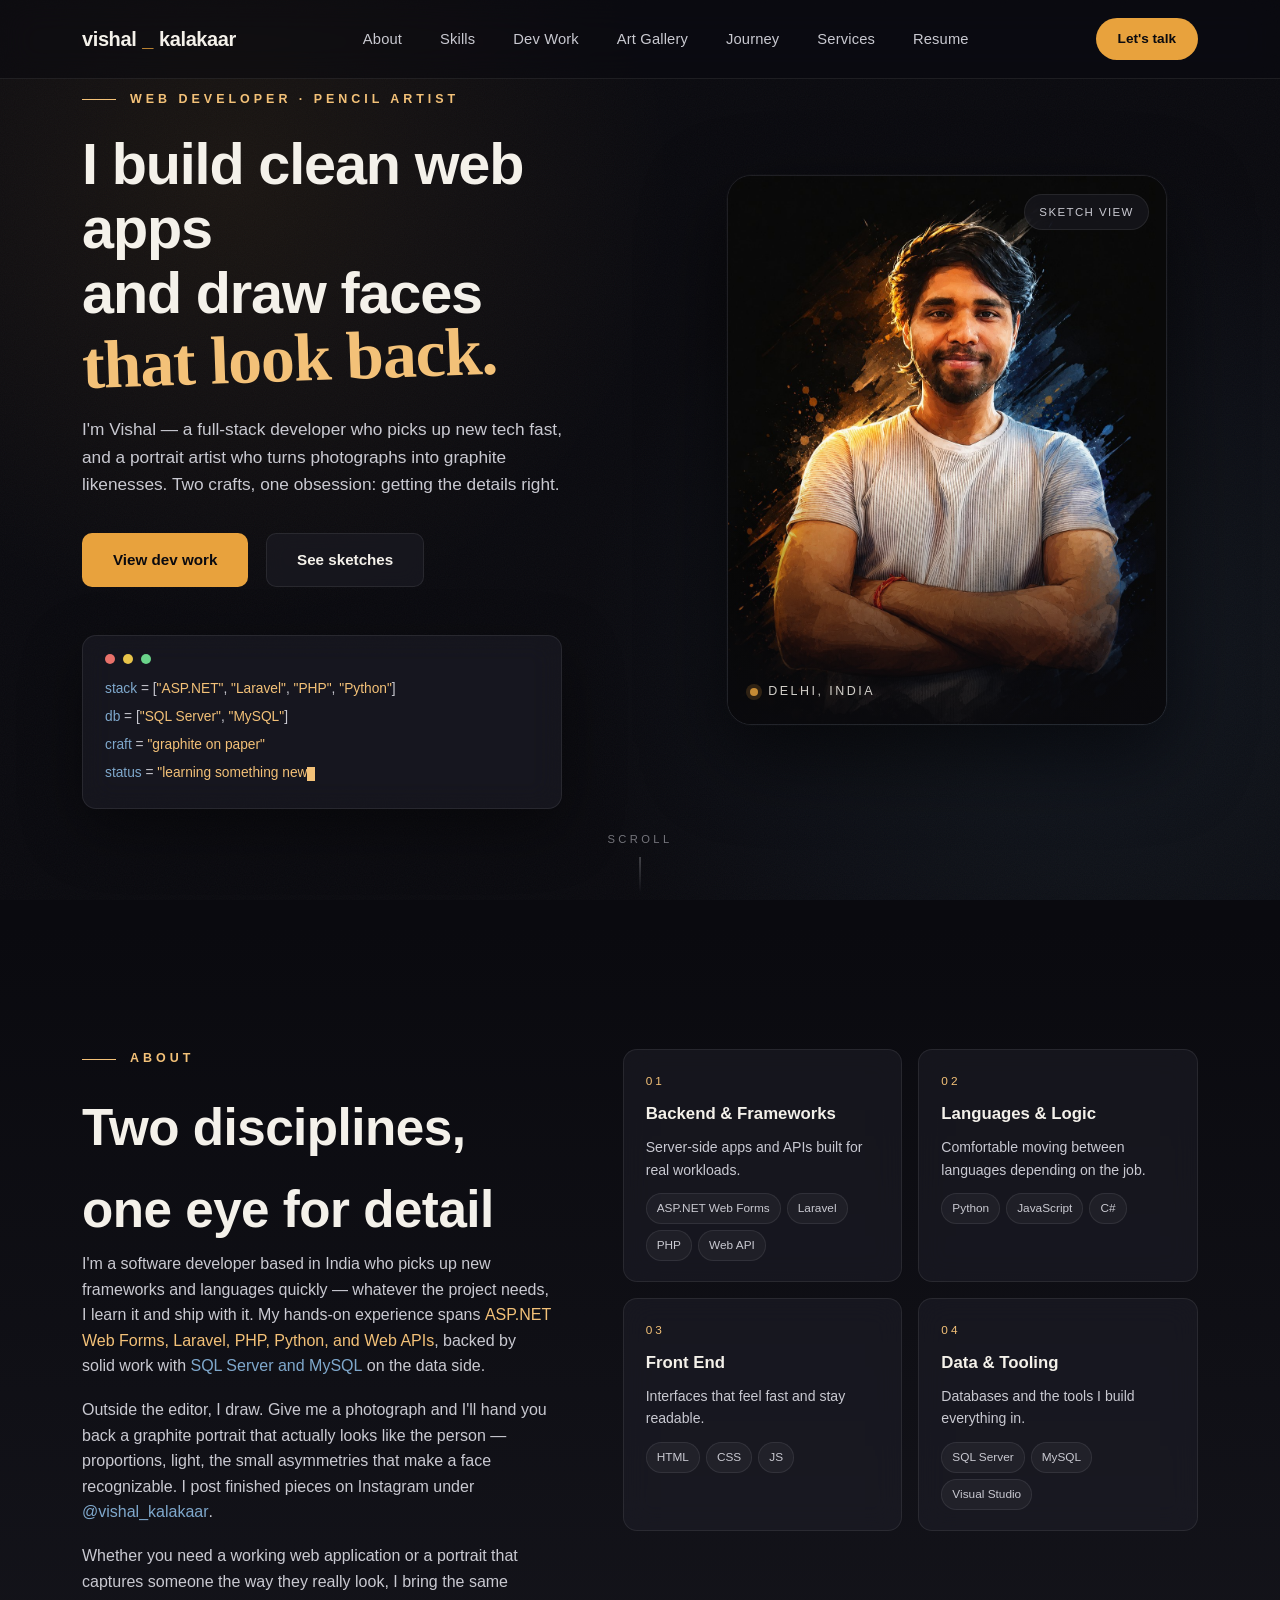
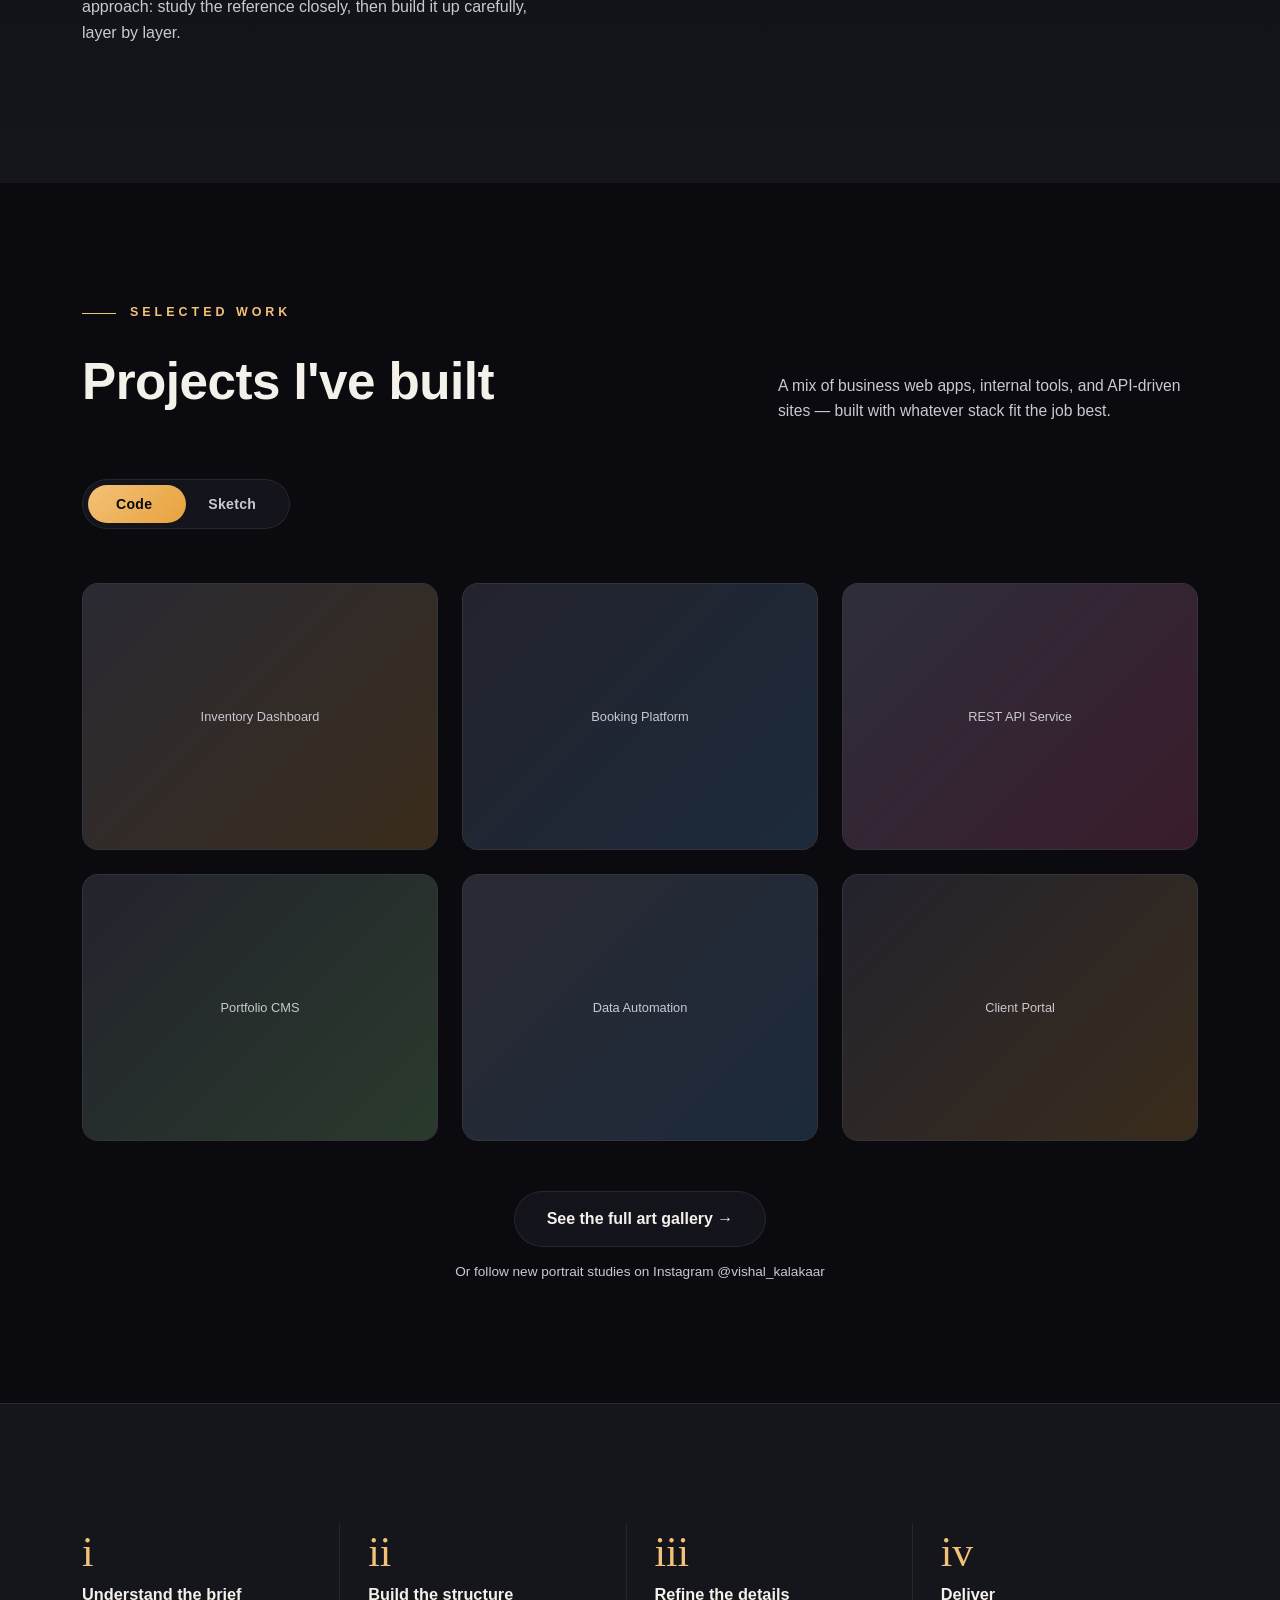
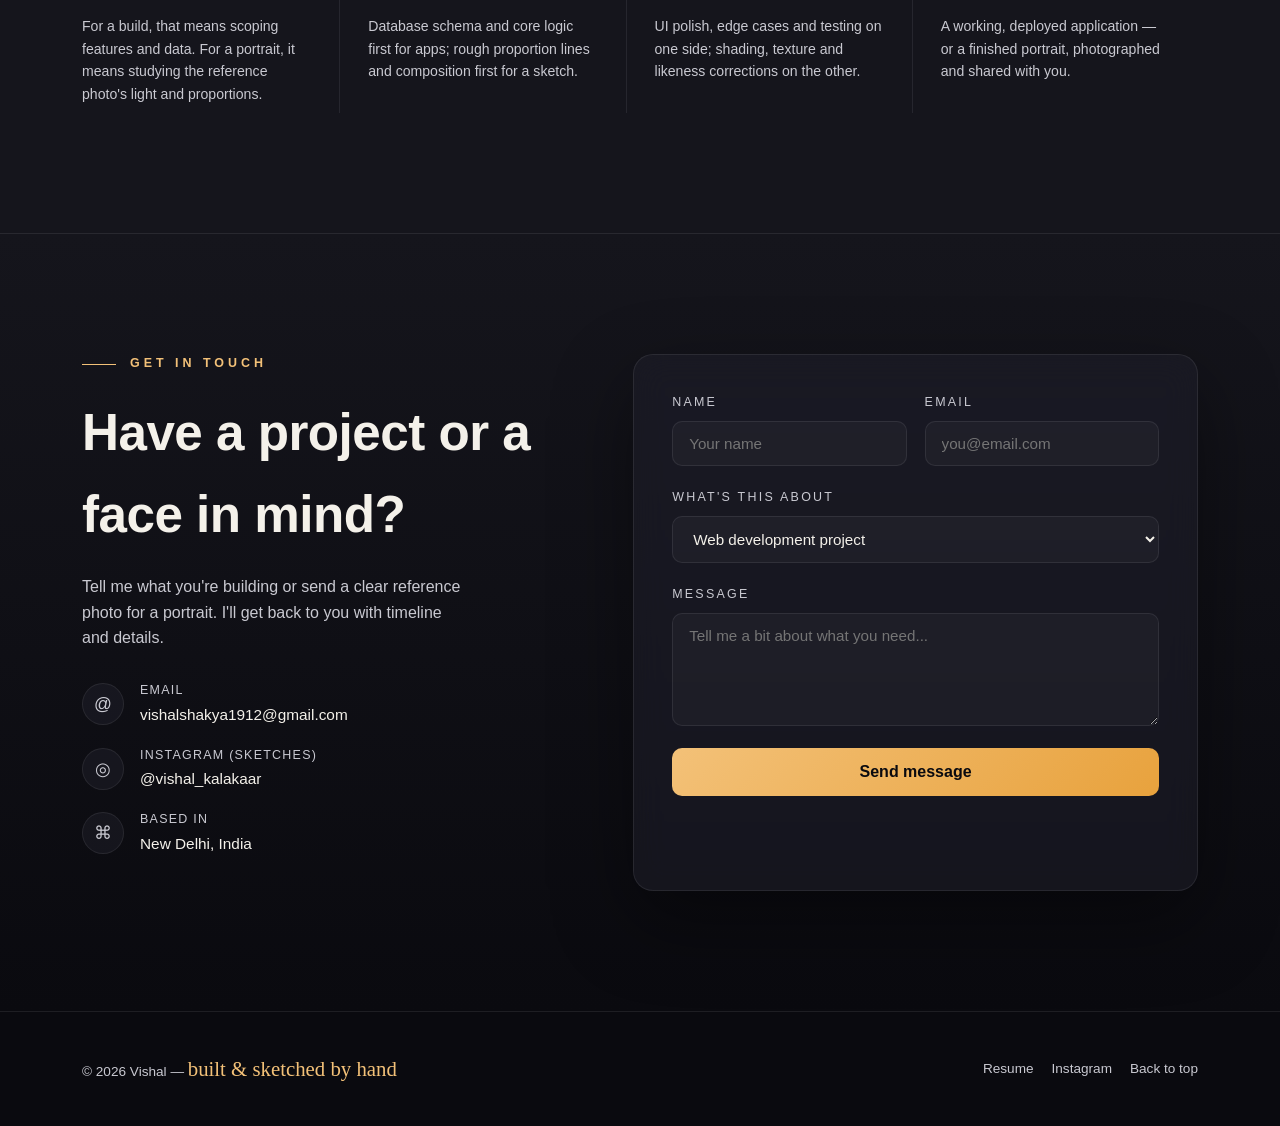
==== commit 77df71a0: "edit2" ====
--- a/index.html
+++ b/index.html
@@ -80,7 +80,7 @@
           <path d="M330 95 C 380 115, 410 160, 425 210"/>
         </svg>
       </div> -->
-      <span class="frame-tag">Gurugram, India</span>
+      <span class="frame-tag">Delhi, India</span>
       <span class="toggle-hint" id="toggleHint">Sketch view</span>
     </div>
   </div>
@@ -321,7 +321,7 @@
       <ul class="clist">
         <li>
           <span class="icn">@</span>
-          <div><span class="label">Email</span><a href="mailto:vishal@example.com">vishal@example.com</a></div>
+          <div><span class="label">Email</span><a href="mailto:vishalshakya1912@gmail.com">vishalshakya1912@gmail.com</a></div>
         </li>
         <li>
           <span class="icn">◎</span>
@@ -329,7 +329,7 @@
         </li>
         <li>
           <span class="icn">⌘</span>
-          <div><span class="label">Based in</span><a href="#" onclick="return false;">Gurugram, India</a></div>
+          <div><span class="label">Based in</span><a href="#" onclick="return false;">New Delhi, India</a></div>
         </li>
       </ul>
     </div>
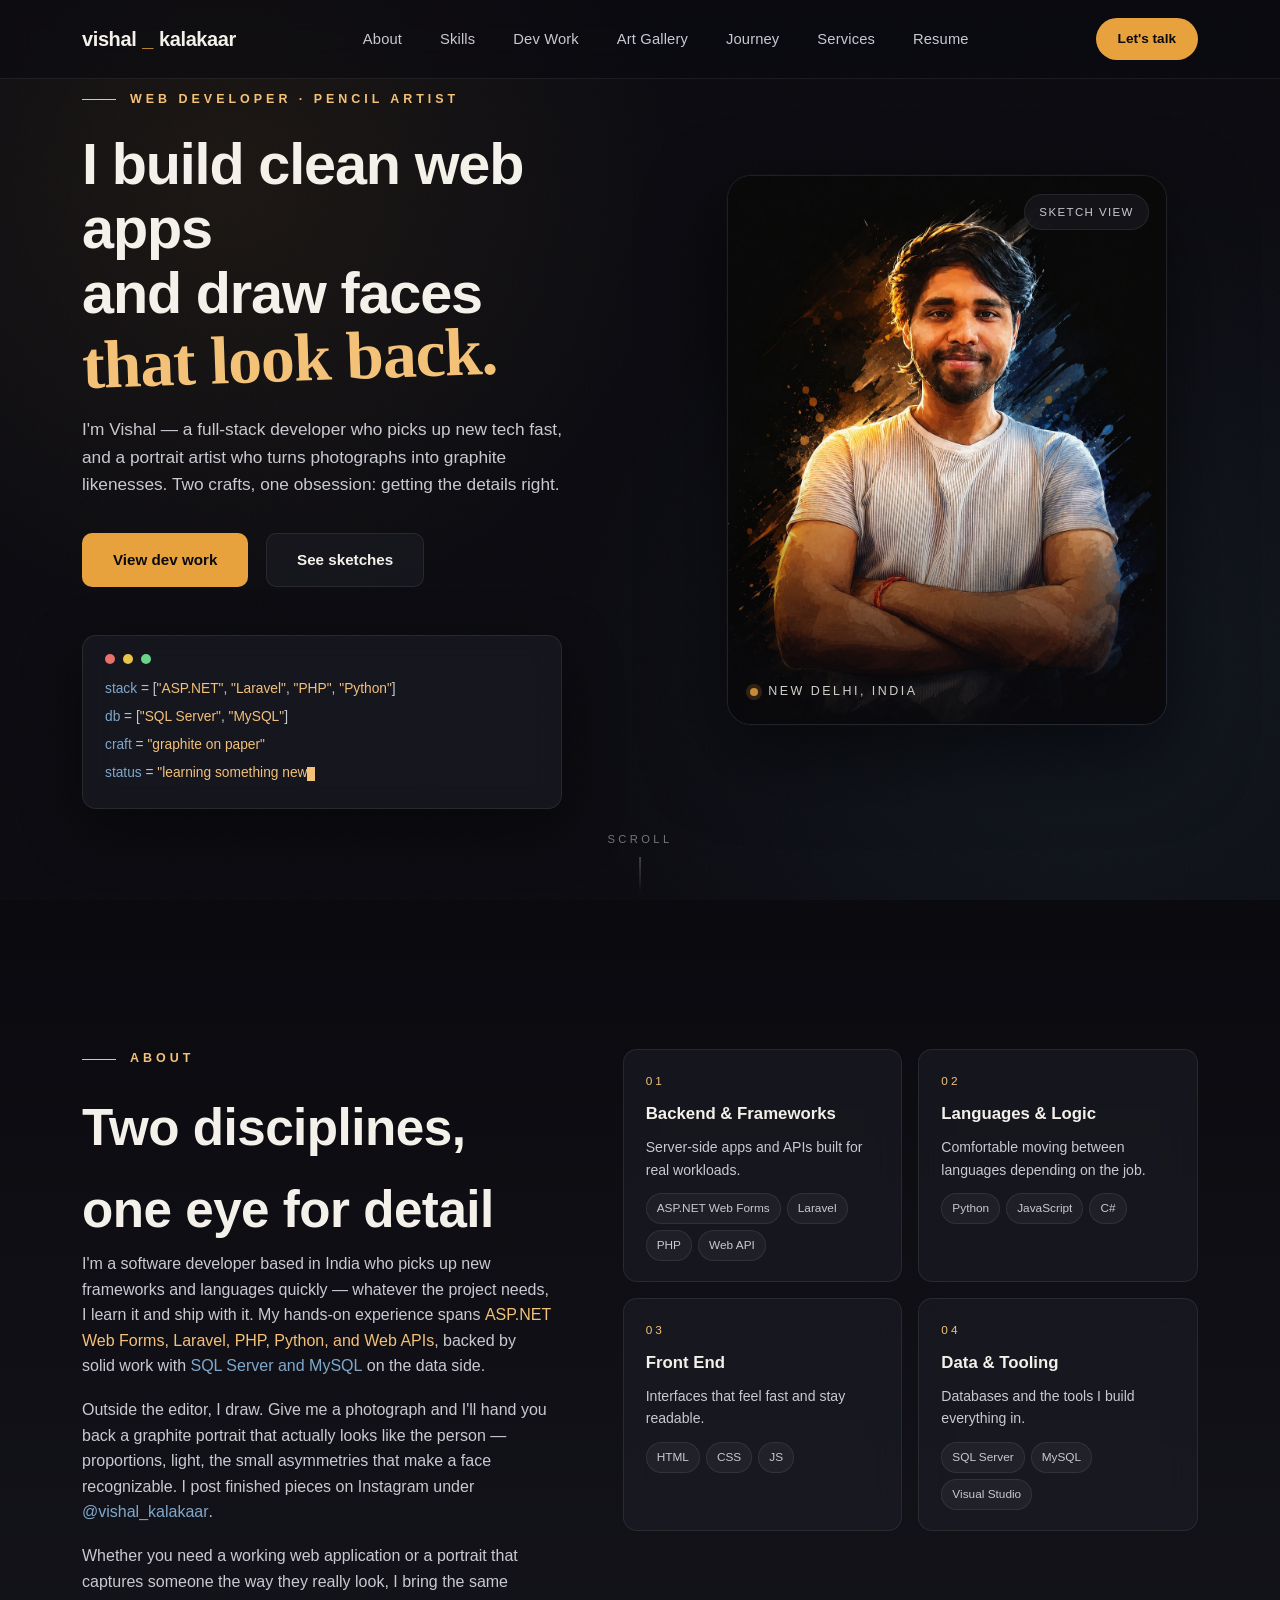
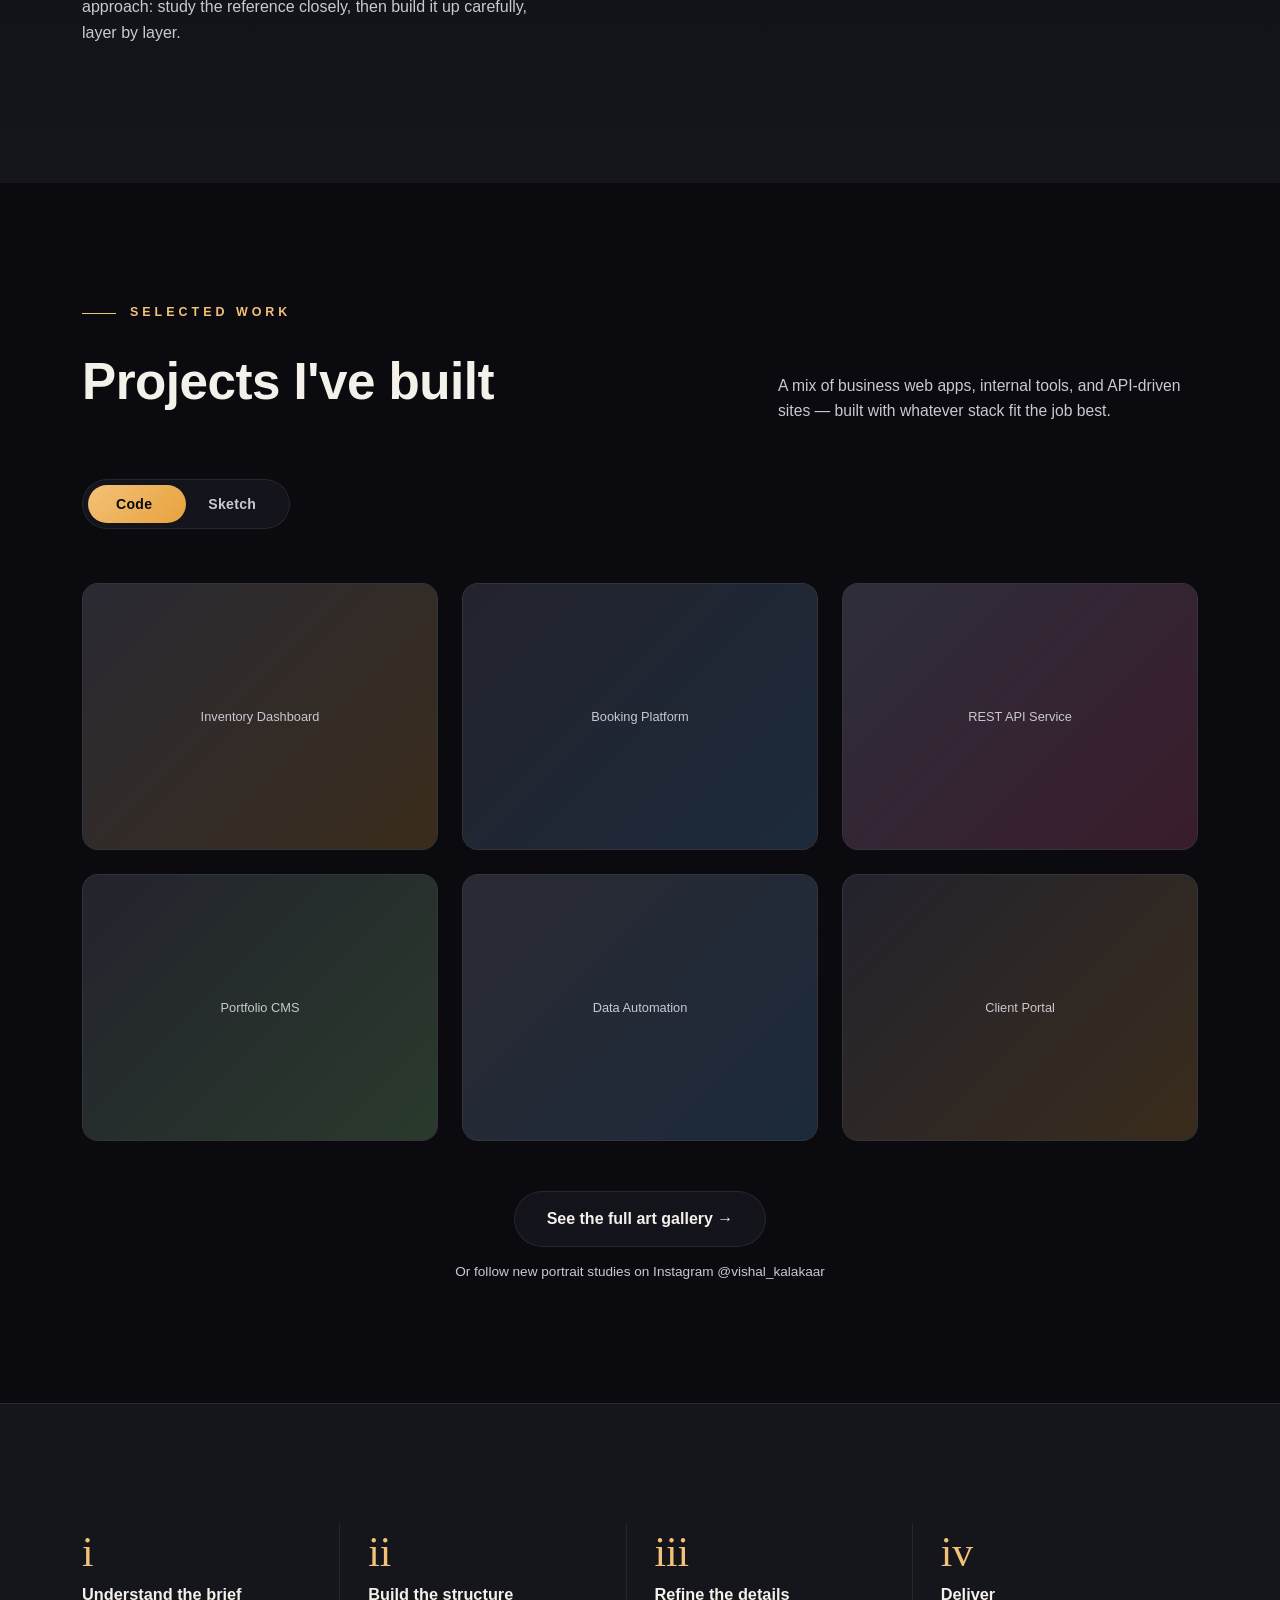
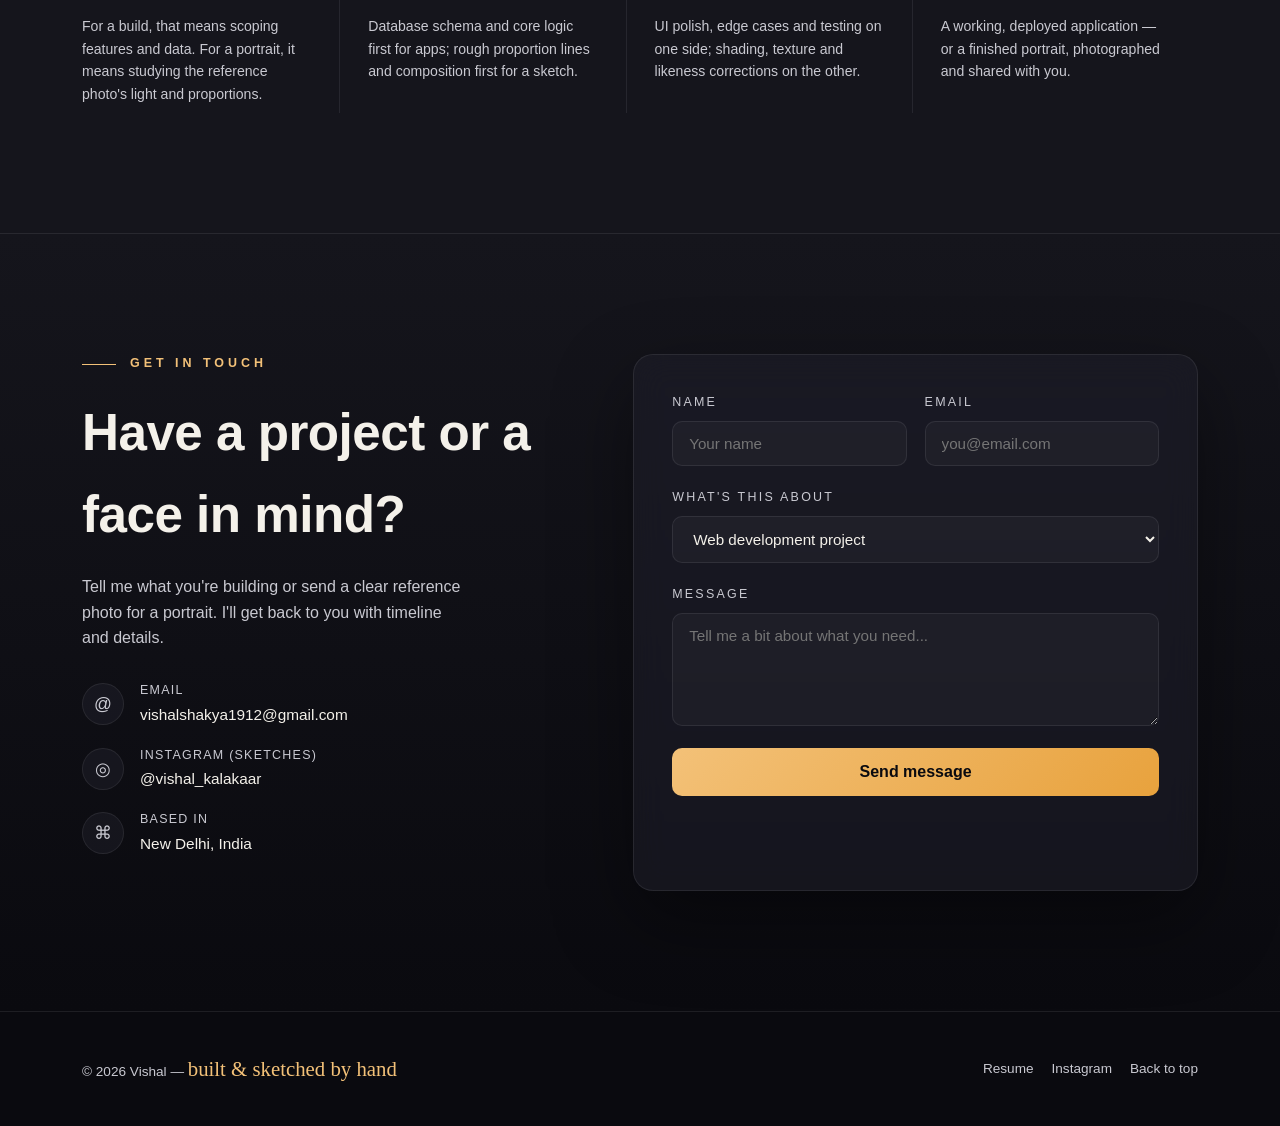
==== commit f2ba373c: "edit1" ====
--- a/index.html
+++ b/index.html
@@ -80,7 +80,7 @@
           <path d="M330 95 C 380 115, 410 160, 425 210"/>
         </svg>
       </div> -->
-      <span class="frame-tag">Delhi, India</span>
+      <span class="frame-tag">New Delhi, India</span>
       <span class="toggle-hint" id="toggleHint">Sketch view</span>
     </div>
   </div>
